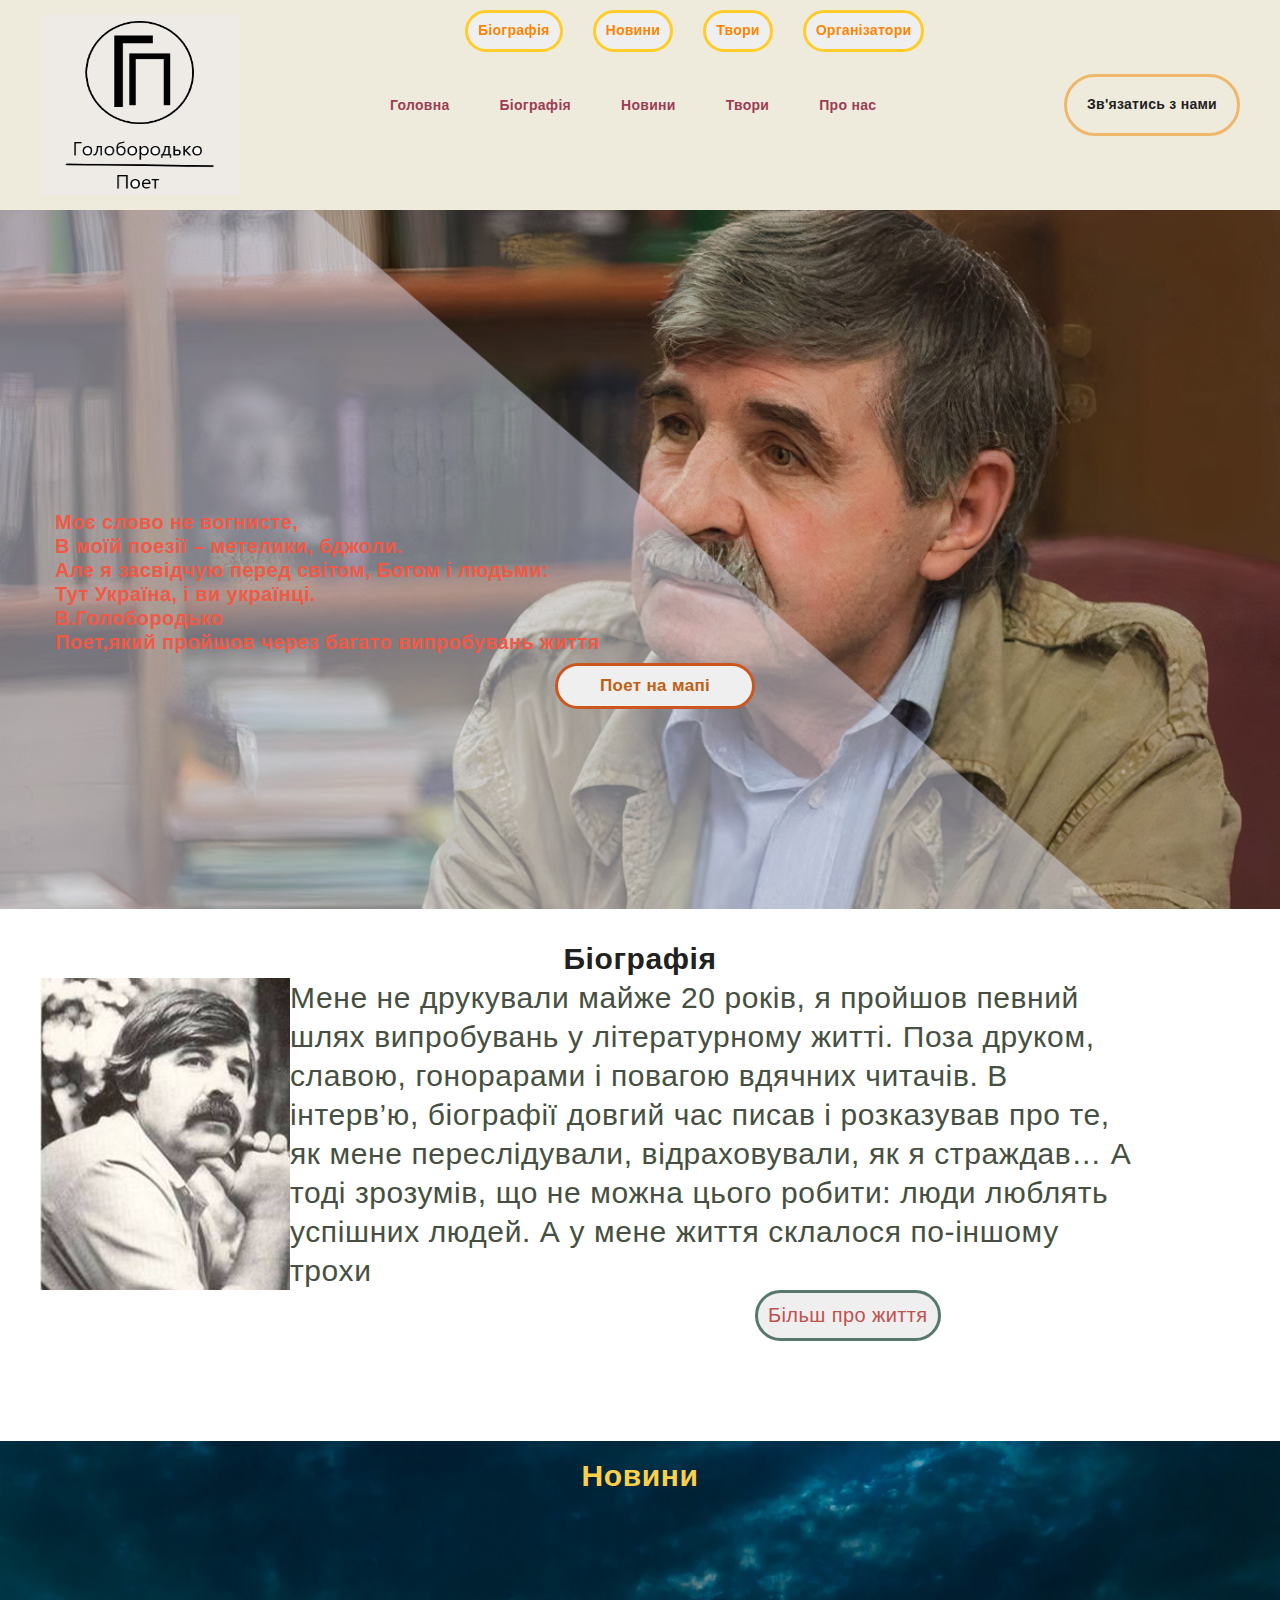
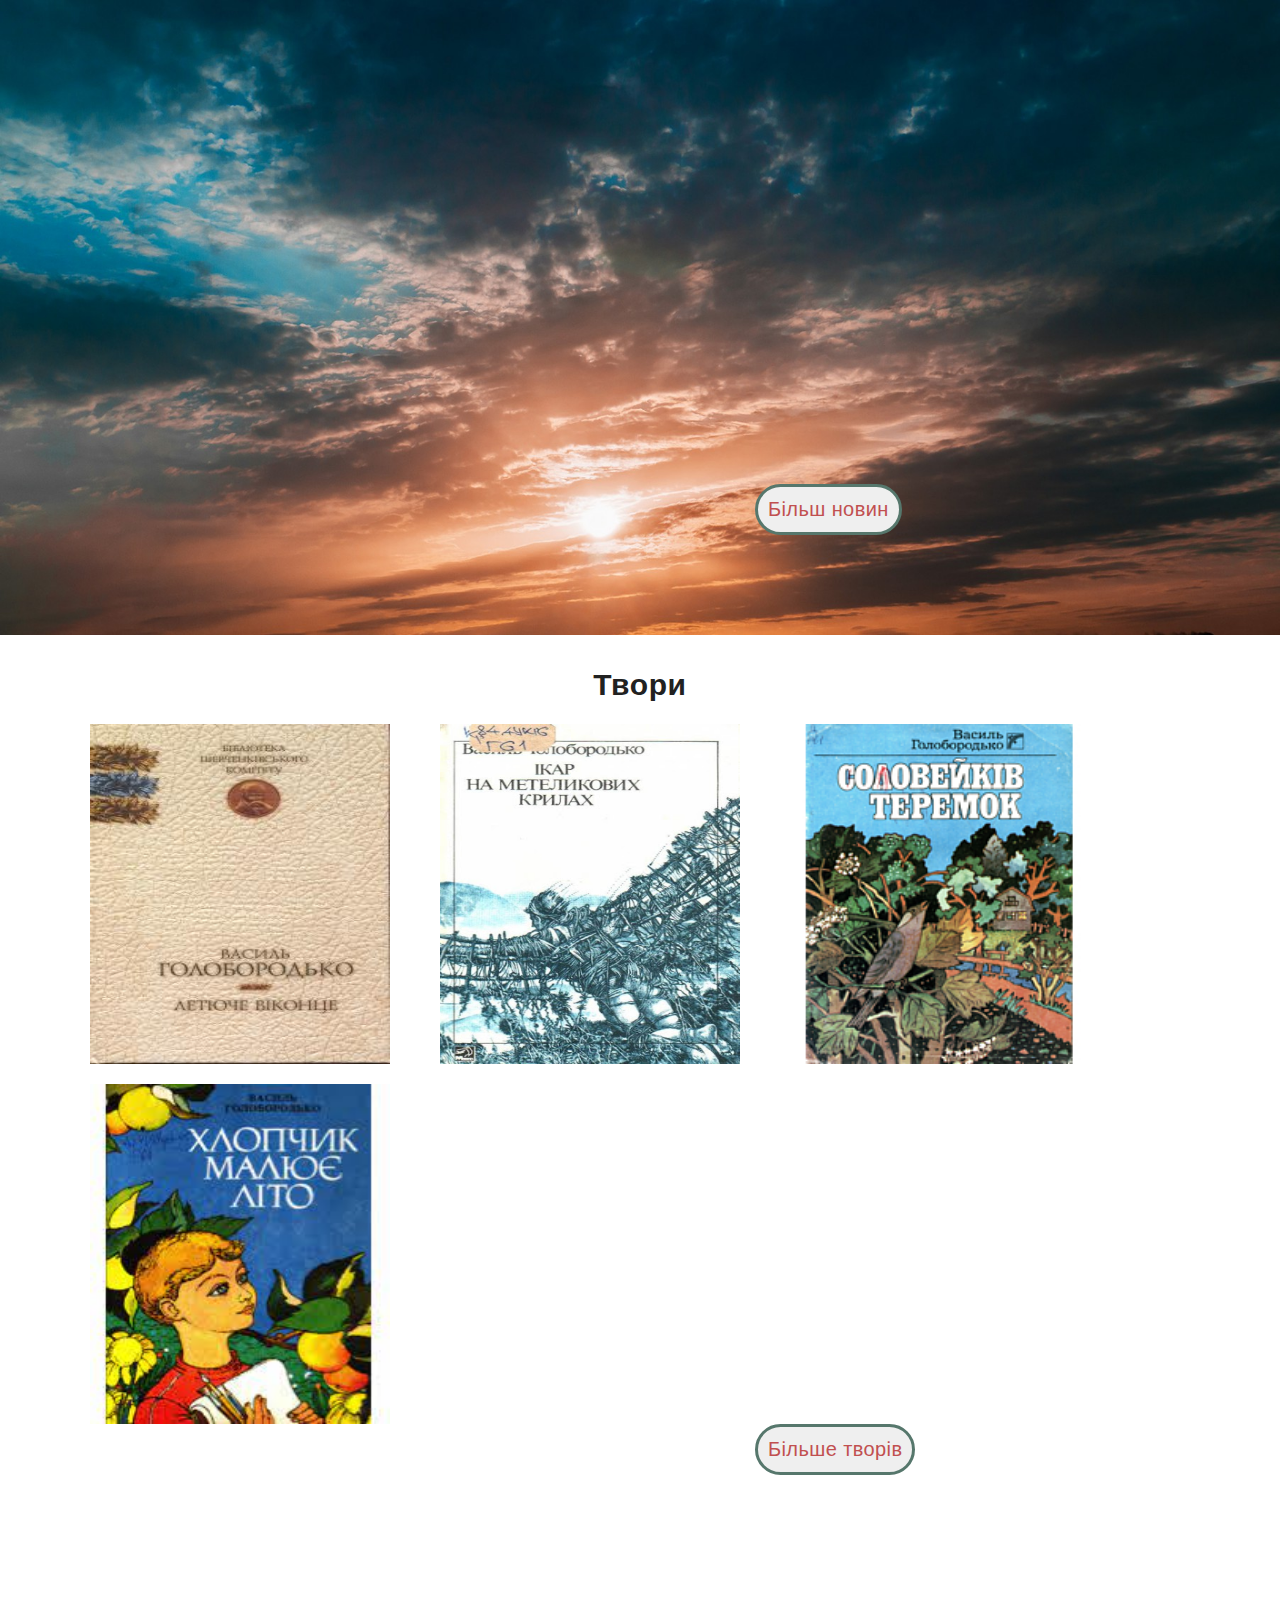
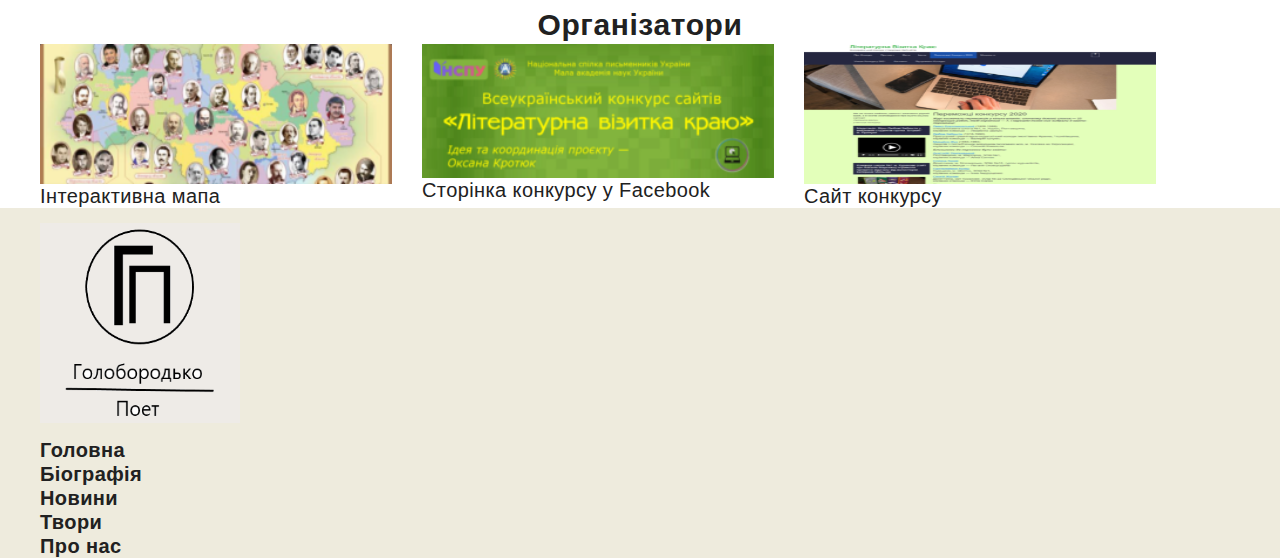
==== index.html @ 9d1c8af3 "Update index.html" ====
<!DOCTYPE html>
<html lang="en">
<head>
    <meta charset="UTF-8">
    <meta http-equiv="X-UA-Compatible" content="IE=edge">
    <meta name="viewport" content="width=device-width, initial-scale=1.0">
    <link rel="stylesheet" href="css/main.css">
    <title>Goloborodko</title>
    
</head>
<body class="body">
    <header class="header">
        <div class="container">
            <nav class="header-logo">
                <a href="">
            <img class="header-img" src="images/header/Hello.png" alt="Лого" width=200px, height=180px>
                </a>
            <ul class="header-items">
    
        <li class="header-list list">
            <a href="index.html" class="header-link link" href="index.html">Головна</a>
        </li>
        <li class="header-list list">
            <a href="biografy.html" class="header-link link" href="biografy.html">Біографія</a>
        </li>
        <li class="header-list list">
            <a class="header-link link" href="novini.html">Новини</a>
        </li>
        <li class="header-list list">
            <a class="header-link link" href="tvory.html">Твори</a>
        </li>
        <li class="header-list list">
            <a class="header-link link" href="pro_nas.html">Про нас</a>
        </li>
    </ul>
    
    <button class="button" type="button" data-modal-open>Зв'язатись з нами</button>
   
</div>   
</nav>
        </div>
       
</header>   
<div class="container menu-button">
    <ul class="header-menu">
        <li class="menu-list list">
            <button class="buttons" type="button"><a class="menu-link link" href="#biografia">Біографія</a></button>
        </li>
        <li class="menu-list list">
            <button class="buttons" type="button">
                <a class="menu-link link" href="#novini">
Новини
            </a></button>
        </li>
        <li class="menu-list list">
            <button class="buttons" type="button">
                <a class="menu-link link" href="#tvoti">
Твори
            </a></button>
        </li>
    <li class="menu-list list">
        <button class="buttons" type="button">
            <a class="menu-link link" href="#organizatory">
                Організатори
            </a></button>
    </li>
    </ul>
    </div>

    <main>
<section class="container section-background">
<p><h2 class="heading">Моє слово не вогнисте,</br>
В моїй поезії – метелики, бджоли.</br>
Але я засвідчую перед світом, Богом і людьми:</br>
Тут Україна, і ви українці.</br>
В.Голобородько</br>
Поет,який пройшов через багато випробувань життя</h2></br>
</p>
<button class="map-btn" type="button"><a class="map-text link" href="https://www.google.com/maps/d/embed?mid=1CQNDp1csh9tkJKgN7xTtBDHre9h5ZZ5-">Поет на мапі</a></button>
</section>
<section class="biografy">
    
        <h2 class="heading-1" id="biografia">
            <a>Біографія</a></h2>
            <div class="biografy-textimg"> 
        <img src="./images/img/unnamed.jpg">
    <h2 class="biografy-text">Мене не друкували майже 20 років, я пройшов певний шлях випробувань у літературному житті. Поза друком, славою,
        гонорарами і повагою вдячних читачів. В інтерв’ю, біографії довгий час писав і розказував про те, як мене переслідували,
        відраховували, як я страждав… А тоді зрозумів, що не можна цього робити: люди люблять успішних людей. А у мене життя
        склалося по-іншому трохи</h2>
    </div>
   
<button class="buttonse" type="button"><a class="buttonse-link link" href="biografy.html">Більш про життя</a></button>
</section>
<section class="novini">
    <h2 class="novini-heading" id="novini">
        Новини
    </h2>
    <div class="container">
        <ul class="novini-list">
            <li class="novini-items list">
                <iframe width="280" height="240" src="https://www.youtube.com/embed/NdZHdic7TsE" title="YouTube video player" frameborder="0" allow="accelerometer; autoplay; clipboard-write; encrypted-media; gyroscope; picture-in-picture" allowfullscreen></iframe>
        
        </video>
            </li>
            <li class="novini-items list">
                <iframe width="280" height="240" src="https://www.youtube.com/embed/Ch8ObSnDUMg" title="YouTube video player" frameborder="0" allow="accelerometer; autoplay; clipboard-write; encrypted-media; gyroscope; picture-in-picture" allowfullscreen></iframe>
            </li>
            <li class="novini-items list">
                <iframe width="280" height="240" src="https://www.youtube.com/embed/yNfw_0cZwz0" title="YouTube video player" frameborder="0" allow="accelerometer; autoplay; clipboard-write; encrypted-media; gyroscope; picture-in-picture" allowfullscreen></iframe>
            </li>
            <li class="novini-items list">
                <iframe width="280" height="240" src="https://www.youtube.com/embed/_YCCUea5RnY" title="YouTube video player" frameborder="0" allow="accelerometer; autoplay; clipboard-write; encrypted-media; gyroscope; picture-in-picture" allowfullscreen></iframe>
            </li>
        </ul>
        <button class="buttons-link" type="button">
            <a class="buttonse-link link" href="novini.html">Більш новин</a>
        </button>
    </div>

   
</section>
<section>
    <h2 class="heading-1" id="tvoti">Твори</h2>
    <div class="container">
        <ul class="tvory-list">
            <li class="tvory-item list">
                <img src="images/tvory/unnamed (1).jpg" width="300" height="340" alt="Летюче віконце">
            </li>
            <li class="tvory-item list">
                <img src="images/tvory/123421.jpg" width="300" height="340" alt="Ікар на метеликових крилах">
            </li>
            <li class="tvory-item list">
                <img src="images/tvory/solovejkiv-teremok-23022010.jpg" width="300" height="340" alt="Соловейків теремок">
            </li>
            <li class="tvory-item list">
                <img src="images/tvory/Без названия.jpg" width="300" height="340" alt="Хлопчик малює літо">
            </li>
        </ul>
        <button class="buttonse"><a class="buttonse-link">Більше творів</a></button>
    </div>
   
</section>
<section>
    <h2 class="heading-1" id="organizatory">Організатори</h2>
    <div class="container div-1">
        <ul class="">
            <li class="orgnizatory-item list">
                <a href="https://www.google.com/maps/d/embed?mid=1jxvkzucI0fSs-EKklnIyGPP876MGVgpP">
                    <img class="img-organizatory" src="images/organizatory/Screenshot_2020-06-09-«Літературна-візитка-краю»-Головна1-300x111.png" alt="Інтерактивна мапа" width="352px" height="140px">
                </a>
                <h3 class="organizatory-text">Інтерактивна мапа</h3>
            </li>
        </ul>
        <ul>
            <li class="orgnizatory-item list">
                <a href="https://www.facebook.com/LiteraturnaVizytkaKraiu/">
                    <img class="img-organizatory" src="images/organizatory/Screenshot_2020-06-09-«Літературна-візитка-краю»-Головна-300x114.png" alt="Фейсбук" width="352px">
                </a>
                <h3 class="organizatory-text">Сторінка конкурсу у Facebook</h3>
            </li>
        </ul>
        <a class="link" href="https://litvizytka.org.ua/about">
            <img class="img-organizatory-1" src="images/organizatory/Screenshot_2020-12-24-Переможці-конкурсу-2020-–-Літературна-візитка-краю-300x232.png" alt="Сторінка конкурсу" width="352px" height="140px">
            <h3 class="organizatory-text">Сайт конкурсу</h3>
        </a>
    </div>
        
    
    
</section>
</main>
   <footer class="footer">
       <div class="container">
        <a href="">
            <img class="header-img" src="images/header/Hello.png" alt="Лого" width=200px, height=200px>
                </a>
            <ul>
    
        <li class="list">
            <a href="index.html" class="footer-link link" href="index.html">Головна</a>
        </li>
        <li class="list">
            <a href="biografy.html" class="footer-link link" href="biografy.html">Біографія</a>
        </li>
        <li class="list">
            <a class="footer-link link" href="novini.html">Новини</a>
        </li>
        <li class="list">
            <a class="footer-link link" href="tvory.html">Твори</a>
        </li>
        <li class="list">
            <a class="footer-link link" href="pro_nas.html">Про нас</a>
        </li>
    </ul>
    
       </div>
    
   </footer>
 <!-- Modal-bottom --> 
<div class="backdrop is-hidden" data-modal>
    <div class="modal">
    <button class="modal-close-btn" data-modal-close>
        <svg class="modal-close-svg" data-modal-close>
            <use href="./images/sprite/symbol-defs.svg#icon-close_40px" width="30px" height="30px"></use>
        </svg>
    </button>
    <h2 class="modal-text">Залиште свої дані ми вам передзвоним</h2>
    <form action="#" class="modal-form">
 <label for="user-name" class="modal-form-field text text">Ім'я</label>
     <span class="modal-form-input-wrapper">
       
         <input name="user-name" id="user-name" type="text" class="modal-form-input" required minlength="2">
    </span>
     
    
 <label for="user-phone" class="modal-form-field text">Телефон</label>
    <span class="modal-form-input-wrapper ">
        <input name="user-phone" id="user-phone" type="tel" class="modal-form-input" required pattern="[0-9]{3}-[0-9]{3}-[0-9]{2}-[0-9]{2}" title="099-111-11-11">
<svg class="modal-form-icon">
    <use href="./images/sprite/modal-sprite.svg#icon-Vector-1"></use>
</svg>
    </span>   

<button type="submit" class="button">Отправить</button>
   </form>
</div>
</div>
<script src="./js/modal.js"></script>
</body>
</html>
---- css/main.css ----
html{
  overflow-x: hidden;
}

h1,
h2,
h3,
h4,
h5,
h6,
p {
  margin: 0;
}

ul,
ol {
  margin: 0;
  padding: 0;
}

img {
  display: block;
}

.body {
  margin: 0;
}

.link {
  text-decoration: none;
}

.list {
  list-style: none;
}

.header-items {
  display: flex;
  margin-left: 150px;
}

.header-list:not(:last-child) {
  padding-right: 50px;
}

.header-logo {
  display: flex;
  align-items: center;
}

.header-img {
  padding-top: 15px;
  padding-bottom: 15px;
}

.header-link {
  font-family: "Roboto", sans-serif;
  font-weight: bold;
  font-size: 14px;
  line-height: 1.14;
  letter-spacing: 0.02em;
  color: #9c3d54;
}

.header {
  width: 100%;
  text-align: center;
  align-items: center;
  background-color: #eeebdd;
}

.button {
  margin-left: auto;
  border-radius: 50px;
  padding: 20px 20px;
  font-family: "Roboto", sans-serif;
  font-weight: 700;
  font-size: 14px;
  line-height: 1.14;
  letter-spacing: 0.02em;
  color: #212121;
  background-color: #eeebdd;
  border: solid #eeb76b;
}

.button:hover,
.button:focus {
  background-color: #eeb76b;
  color: #9c3d54;
}

.menu-button {
  min-width: 200px;
  padding: 10px 32px;
  display: block;
  margin-right: auto;
  position: sticky;
  position: fixed;
  top: 0;
  width: 1200px;
  margin: 0 auto;
}

.header-menu {
  display: flex;
  margin-left: 450px;
  padding-bottom: 30px;
}

.buttons {
  padding: 10px 10px;
  border-radius: 50px;
  border: solid #ffcc29;
  transition: all 250ms linear;
}

.buttons:hover,
.button:focus {
  background-color: #ffcc29;
}

.menu-list:not(:last-child) {
  padding-right: 30px;
}

.menu-link {
  font-family: "Roboto", sans-serif;
  font-weight: bold;
  font-size: 14px;
  line-height: 1.14;
  letter-spacing: 0.02em;
  color: #ff8303;
  transition: all 250ms linear;
}

.container {
  width: 1200px;
  padding-left: 15px;
  padding-right: 15px;
  margin: 0 auto;
}

.section-background {
  background-image: url("/images/background-image/vasil-goloborodko-hronolog-chna-tablitsya--e1598957199509_auto_x2.jpg");
  background-repeat: no-repeat;
  background-size: cover;
  width: 100%;
  background-color: #2f303a;
  padding-bottom: 200px;
  margin: 0 auto;
  padding-left: 15px;
  padding-right: 15px;
}

.heading {
  max-height: 120px;
  width: 1200px;
  margin: 0 auto;
  padding-top: 300px;
  font-family: "Roboto", sans-serif;
  font-weight: bold;
  font-size: 20px;
  line-height: 1.2;
  letter-spacing: 0.02em;
  color: #f05945;
}

.map-btn {
  min-width: 200px;
  padding: 10px 32px;
  display: block;
  margin-right: auto;
  max-height: 120px;
  align-items: center;
  margin: 0 auto;
  margin-top: 15px;
  padding: 10px 10px;
  border-radius: 50px;
  border: solid #cc561e;
}

.map-btn:focus,
.map-btn:hover {
  background-color: #beca5c;
}

.map-text {
  color: #897853;
  font-family: "Roboto", sans-serif;
  font-weight: bold;
  font-size: 17px;
  line-height: 1.2;
  letter-spacing: 0.02em;
  color: #c06014;
}

.heading-1 {
  text-align: center;
  padding-top: 30px;
  font-family: "Roboto", sans-serif;
  font-weight: 700;
  font-size: 30px;
  line-height: 1.3;
  letter-spacing: 0.02em;
  color: #212121;
}

.biografy-textimg {
  display: flex;
  padding-right: 100px;
  margin: 0 auto;
}

.biografy-text{
  font-family: "Roboto", sans-serif;
  font-weight: 400;
  font-size: 30px;
  line-height: 1.3;
  letter-spacing: 0.02em;
  color: #464f41;
}

.buttonse {
  padding: 10px 10px;
  border-radius: 50px;
  border: solid #56776c;
  margin-left: 715px;
  margin-bottom: 100px;
  font-family: "Roboto", sans-serif;
  font-weight: 400;
  font-size: 20px;
  line-height: 1.24;
  letter-spacing: 0.02em;
}

.butttonse:focus,
.buttonse:hover {
  background-color: #56776c;
}

.buttonse-link {
  color: #c15050;
}

.buttonse-link:focus,
.buttonse-link:hover {
  color: #f2edd7;
}

.biografy {
  width: 1200px;
  margin: 0 auto;
}

.novini {
  background-image: url("/images/background-image/Andrej-Lugansk-sony-nex-F3-35mm-F9-1-1000-iso-200-photoshop-instagram-ender__1-HD-1805x1200.jpg");
  background-repeat: no-repeat;
  background-size: cover;
  width: 100%;
}

.novini-list {
  display: flex;
  flex-wrap: wrap;
  align-items: center;
}

.novini-items {
  padding-left: 100px;
  padding-top: 50px;
}

.novini-heading {
  color: #fed049;
  font-family: "Roboto", sans-serif;
  font-weight: bold;
  font-size: 30px;
  line-height: 1.34;
  letter-spacing: 0.02em;
  text-align: center;
  padding-top: 15px;
}

.buttons-link {
  padding: 10px 10px;
  border-radius: 50px;
  border: solid #56776c;
  margin-left: 715px;
  margin-bottom: 100px;
  font-family: "Roboto", sans-serif;
  font-weight: 400;
  font-size: 20px;
  line-height: 1.24;
  letter-spacing: 0.02em;
}

.butttons-link:focus,
.buttons-link:hover {
  background-color: #56776c;
}

.tvory-list {
  display: flex;
  flex-wrap: wrap;
}

.tvory-list-1{
  display:flex;
  flex-wrap: wrap;
}

.tvory-item {
  padding-left: 50px;
  padding-top: 20px;
}

.div-1{
  display:flex;
}

.footer {
  background-color: #eeebdd;
  width: 100%;
}

.footer-text {
  font-family: "Roboto", sans-serif;
  font-weight: bold;
  font-size: 20px;
  line-height: 1.2;
  letter-spacing: 0.02em;
  color: #fed049;
}

.footer-link {
  font-family: "Roboto", sans-serif;
  font-weight: bold;
  font-size: 20px;
  line-height: 1.2;
  letter-spacing: 0.02em;
  color: #212121;
}

.overlay {
  position: absolute;
  top: 0;
  left: 0;
  background-color: rgba(33, 150, 243, 0.9);
  color: #ffffff;
  padding: 93px;
  height:300px;
  font-family: Roboto;
  font-style: normal;
  font-weight: normal;
  font-size: 18px;
  line-height: 1, 55;
  transform: translateY(100%);
  letter-spacing: 0.03em;
  transition: transform 250ms linear;
}

.team-list-content-wrapper {
  position: relative;
  overflow: hidden;
}

.team-list-link-wrapper:hover .overlay,
.team-list-link-wrapper:focus .overlay {
  transform: translateY(0%);
}

.biografy-p {
  font-family: "Roboto", sans-serif;
  font-weight: 500;
  font-size: 20px;
  line-height: 1.2;
  letter-spacing: 0.02em;
}

.biografy-div {
  display: flex;
}
/*# sourceMappingURL=main.css.map */

.organizatory-text{
  font-family: "Roboto", sans-serif;
  font-weight: 500;
  font-size: 20px;
  line-height: 1.2;
  letter-spacing: 0.02em;
  color:#212121;
}

.img-organizatory{
  padding-right:30px;
}

.img-organizatory:hover{
  width: 372px;
  height: 160px;
  transition: 1s;
  transform: scale(0.8);
}

.img-organizatory-1:hover{
  width: 372px;
  height: 320px;
  transition: 1s;
  transform: scale(0.8);
}

.text-zbirniki{
  font-family: "Roboto", sans-serif;
  font-weight: 500;
  font-size: 20px;
  line-height: 1.2;
  letter-spacing: 0.02em;
  color:#212121;
}

.text-biografy{
  font-family: "Roboto", sans-serif;
  font-weight: 520;
  font-size: 20px;
  line-height: 1.2;
  letter-spacing: 0.02em;
  color:#212121;
}

.biografy-item{
  display:flex;
}

.biografy-img-1{
  padding-top: 30px;
  margin:0 auto;
}

.leftimg {
  float: left;
  margin: 0 1em 1em 0;
  display:block;
 }

.main{
  background-color: #536162;
}

.div-people{
  width: 304px;
  height: 50px;
  border-radius:4px;
  border: 4px #000;
  background-color: #ffffff;
}

.div-people{
  background-color: #ffffff;
  margin-right: 30px;
  margin-left: -30px;
  box-shadow: 0px 1px 3px rgba(0, 0, 0, 0.12), 0px 1px 1px rgba(0, 0, 0, 0.14),
    0px 2px 1px rgba(0, 0, 0, 0.2);
}

.name {
  text-align:center;
  padding-top: 30px;
  font-family: "Roboto", sans-serif;
  font-weight: 500;
  font-size: 16px;
  line-height: 1, 1875;
  letter-spacing: 0.03em;
  color: #212121;
}

  
.work {
  text-align:center;
  padding-top: 10px;
  padding-bottom: 30px;
  font-family: "Roboto", sans-serif;
  font-weight: 500;
  font-size: 16px;
  line-height: 0, 84;
  letter-spacing: 0.03em;
  color: #757575;
}

.name-team {
  position: absolute;
  margin-top:-60px;
  background-color: #ffffff;
  width:304px;
  margin-left:30px;
  border:1px #9c3d54;
  border-radius: 50px;
  margin-bottom:30px;
}  

.img-team{
  margin-left:30px;
  border-radius: 20px;
}

.name-team-1 {
  background-color: #ffffff;
  width:394px;
  margin-left:30px;
  border:1px #9c3d54;
  border-radius: 50px;
  position:absolute;
  margin-top:-60px;
  margin-bottom:30px;
}  

.team-item{
  display:flex;
  flex-wrap:wrap;
  padding-bottom: 50px;
}

.team-list{
  padding-top: 15px;
  margin:0 auto;
}

.team-list-1{
  padding-top:15px;
  margin:0 auto;
}

.img-team-1{
  margin-left:30px;
  border-radius: 20px;
  margin-top:90px;
}

.novini-video{
  border-radius: 50px;
  background-color: #f2edd7;
}

.novini-list-1 {
  display: flex;
  flex-wrap: wrap;
  align-items: center;
  margin-bottom: 90px;
}

.novini-heading-1{
  color:#4e3d53;
  font-family: "Roboto", sans-serif;
  font-weight: bold;
  font-size: 30px;
  line-height: 1.34;
  letter-spacing: 0.02em;
  text-align: center;
  padding-top: 15px;
}

.button-1{
  margin-left: 900px;
  border-radius: 50px;
  padding: 20px 20px;
  font-family: "Roboto", sans-serif;
  font-weight: 700;
  font-size: 14px;
  line-height: 1.14;
  letter-spacing: 0.02em;
  color: #212121;
  background-color: #eeebdd;
  border: solid #eeb76b;
}

.button-1:hover,
.button-1:focus {
  background-color: #eeb76b;
  color: #9c3d54;
}

.tvory-list-1{
  display: flex;
  flex-wrap: wrap;
  padding-bottom: 100px;
}

.tvory-div {
  position: absolute;
  margin-top:-60px;
  background-color: #bdd2b6;
  width:304px;
  border:1px #9c3d54;
  border-radius: 50px;
  margin-bottom:30px;
}  

.tvir {
  text-align:center;
  padding-top: 30px;
  font-family: "Roboto", sans-serif;
  font-weight: 500;
  font-size: 16px;
  line-height: 1, 1875;
  letter-spacing: 0.03em;
  color: #212121;
}

  
.years {
  text-align:center;
  padding-top: 10px;
  padding-bottom: 30px;
  font-family: "Roboto", sans-serif;
  font-weight: 500;
  font-size: 16px;
  line-height: 0, 84;
  letter-spacing: 0.03em;
  color: #757575;
}

.tvory-main{
  background-color: #f8ede3;
}

.img-tvory{
  padding-top:100px;
}

.rightimg{
  float: right; /* Выравнивание по правому краю  */ 
  margin: 7px 0 7px 7px;
}

.team-list-content-wrapper {
  position: relative;
  overflow: hidden;
}

.team-list-link-wrapper:hover .overlay,
.team-list-link-wrapper:focus .overlay {
  transform: translateY(0%);
}

.backdrop {
  position: fixed;
  top: 0;
  left: 0;
  width: 100vw;
  height: 100vh;
  background-color: rgba(0, 0, 0, 0.5);

  transition: all 250ms linear;
}

.modal {
  position: absolute;
  top: 50%;
  left: 50%;
  transform: translate(-50%, -50%);
  width: 450px;
  height: 480px;
  background-color: #ffffff;
  padding: 40px;
}

.modal-form-check-desc{
max-width: 346px;
}

.modal-close-svg {
  position: absolute;
  top: 2px;
  right: 5px;
  width: 30px;
  height: 30px;

  border: 1px solid rgba(0, 0, 0, 0.1);
  border-radius: 50%;
  background-color: #ffffff;
  cursor: pointer;
}

.is-hidden {
  opacity: 0;
  visibility: hidden;
  pointer-events: none;
}

.modal-form{
  display: flex;
  flex-direction: column;
  width:450px;
}

.modal-form-input{
  width:370px;
  height: 40px;
  border: 1px solid rgba(33, 33, 33, 0.2);
border-radius: 4px;
padding-left: 42px;
transition: border-color 250ms linear;
}

.modal-form-input:focus{
  outline:none;
  border-color: #2196F3;
  fill:#2196f3;
}

.modal-form-icon:focus{
  fill:#2196f3;
}

.modal-form-icon{
  position:absolute;
  display:flex;
  width:18px;
  height:18px;
transform:translateY(-50%) ;
left: 50px;
transition: fill 250ms linear;
}

.modal-close-btn {
  background-color: transparent;
  background-size: 0%;
  position: absolute;
  top: 0;
  right: 0;
  border:none;
  border-radius: 50%;
}

.text{
  font-family: "Roboto", sans-serif;
  font-weight: 100;
  font-size: 16px;
  line-height: 0, 84;
  letter-spacing: 0.03em;
  color: #212121;
  padding-top:15px;
}

.modal-text{
  text-align: center;
  font-family: "Roboto", sans-serif;
  font-weight: 600;
  font-size: 16px;
  line-height: 0, 84;
  letter-spacing: 0.03em;
  color: #212121;
  padding-top:15px;
}

.heading1{
  max-height: 120px;
  width: 1200px;
  margin: 0 auto;
  font-family: "Roboto", sans-serif;
  font-weight: bold;
  font-size: 20px;
  line-height: 1.2;
  letter-spacing: 0.02em;
  color: #212121;
}
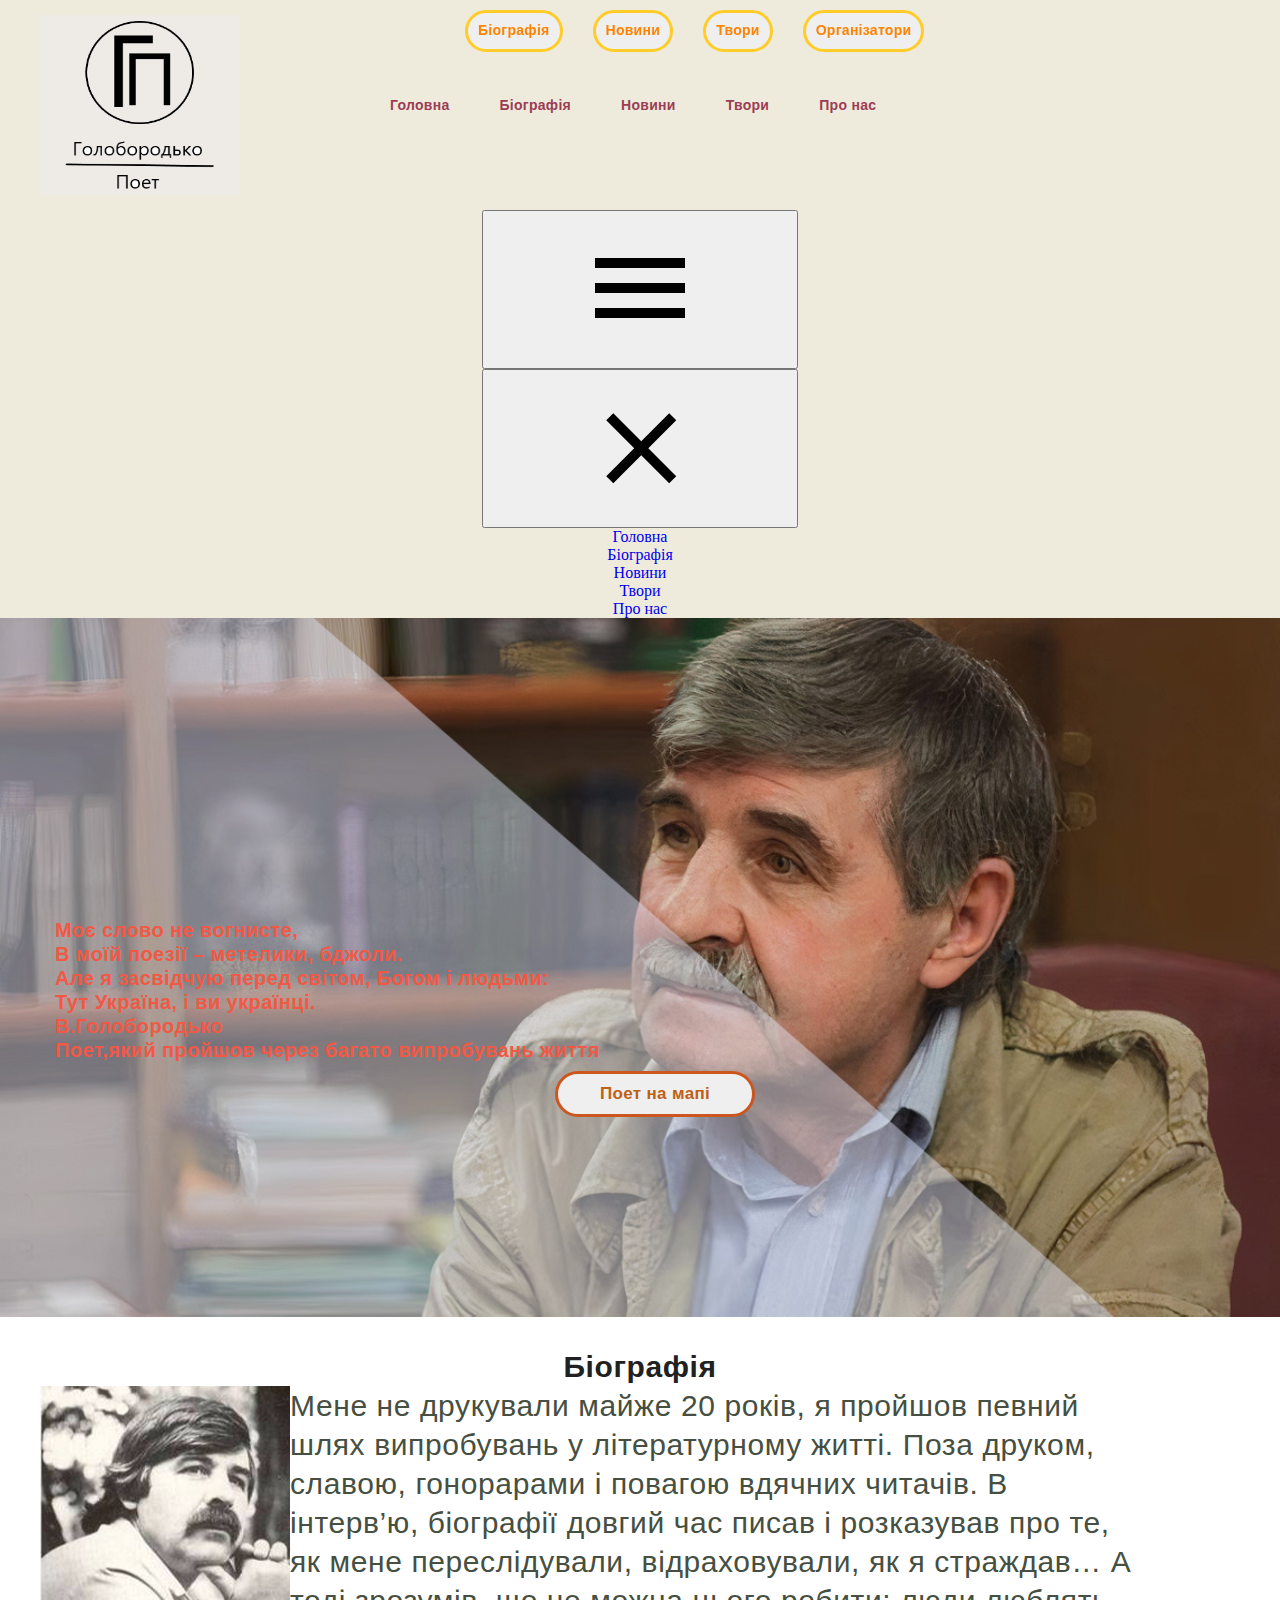
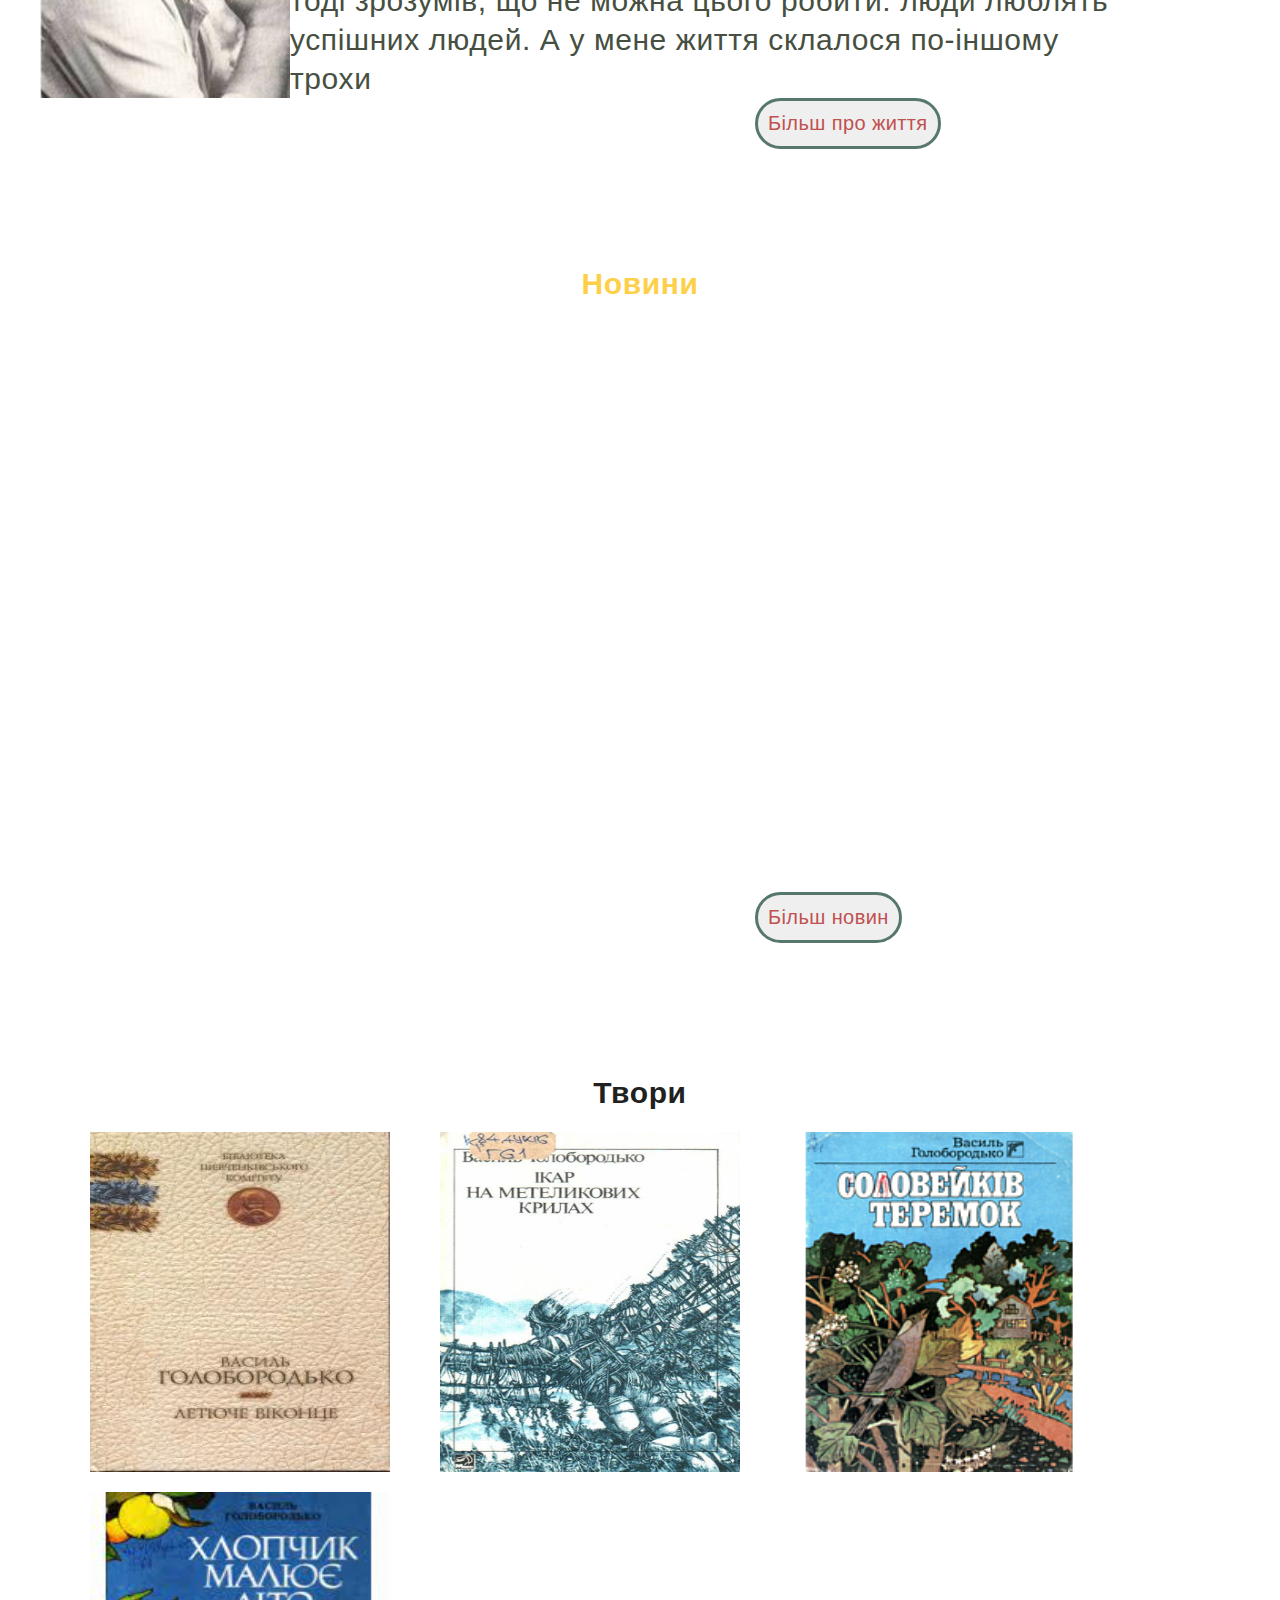
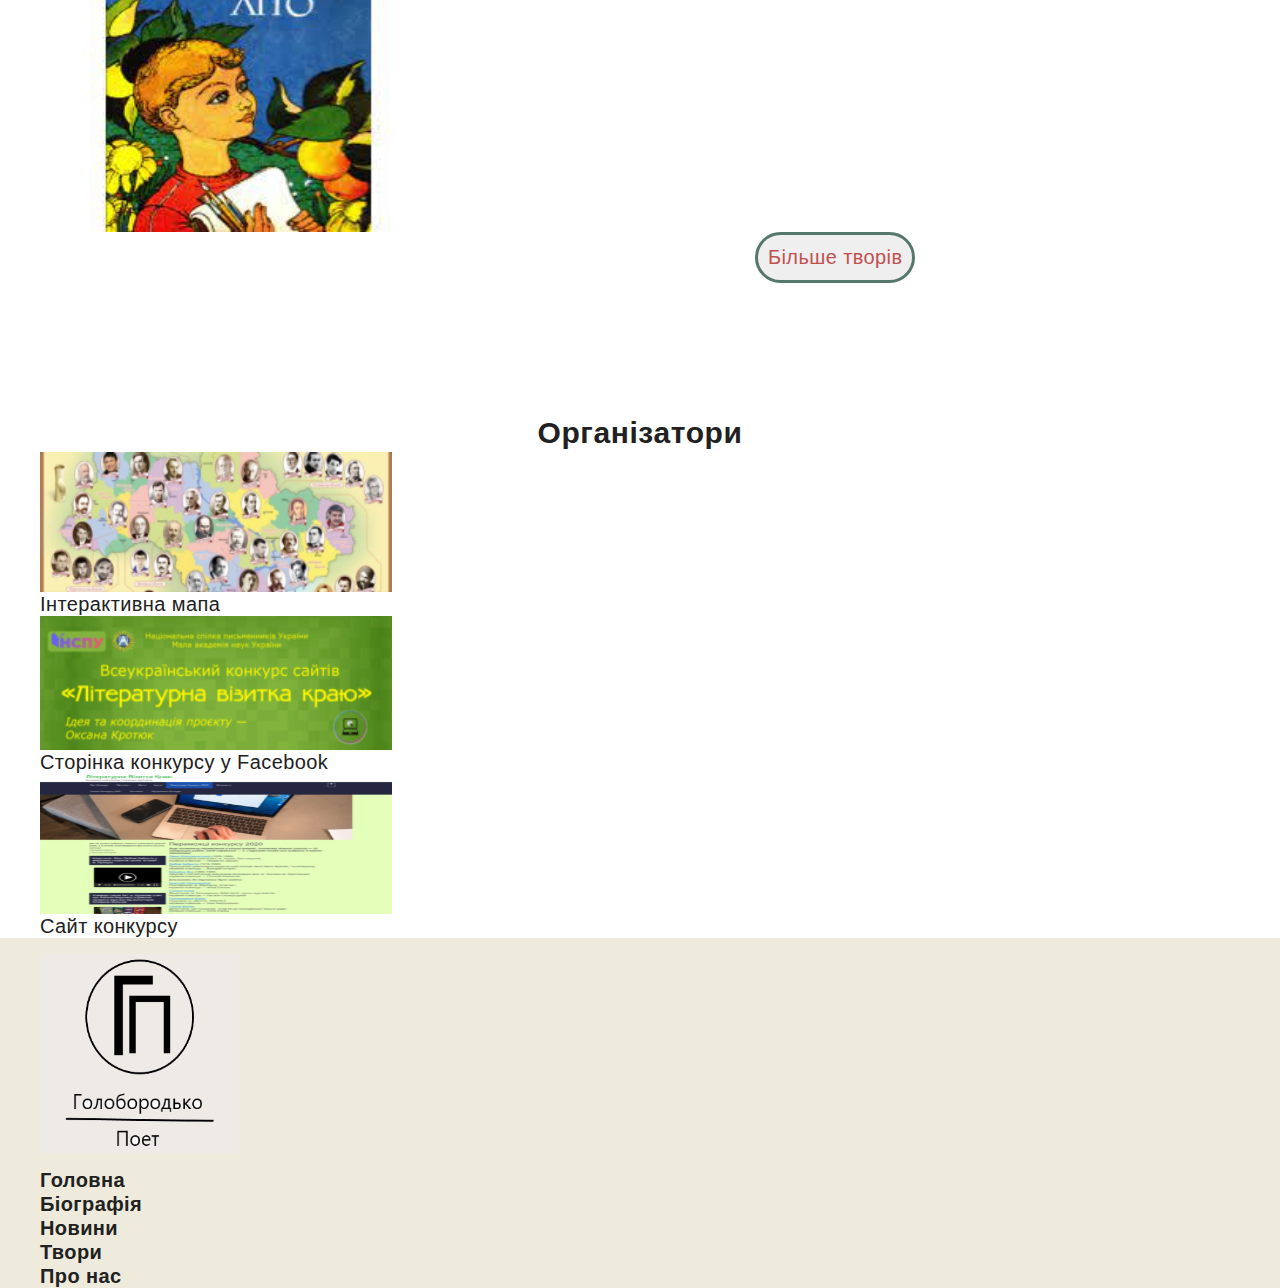
==== commit 1f897427: "Update index.html" ====
--- a/index.html
+++ b/index.html
@@ -33,14 +33,43 @@
             <a class="header-link link" href="pro_nas.html">Про нас</a>
         </li>
     </ul>
-    
-    <button class="button" type="button" data-modal-open>Зв'язатись з нами</button>
-   
-</div>   
+   
+
 </nav>
-        </div>
-       
+
+<button type="button" class="burger-btn" data-menu-button>
+    <svg class="burger-icon">
+        <use href="/images/sprite/symbol-defs.svg#icon-menu_40px"></use>
+    </svg>
+</button>
+
+<div class="mobile-menu is-open" data-menu>
+    <button type="button" class="mobile-menu-close-btn"data-menu-close>
+        <svg class="mobile-menu-close-icon">
+            <use href="/images/sprite/symbol-defs.svg#icon-close_40px"></use>
+        </svg>
+    </button>
+    <ul class="mobile-menu-list">
+        <li class="mobile-menu-item list">
+            <a href="index.html" class="mobile-menu-link link">Головна</a>
+        </li>
+        <li class="mobile-menu-item list">
+            <a href="biografy.html" class="mobile-menu-link link">Біографія</a>
+        </li>
+        <li class="mobile-menu-item list">
+            <a href="tvory.html" class="mobile-menu-link link">Новини</a>
+        </li>
+        <li class="mobile-menu-item list">
+            <a href="tvory.html" class="mobile-menu-link link">Твори</a>
+        </li>
+        <li class="mobile-menu-item list">
+            <a href="pro_nas.html" class="mobile-menu-link link">Про нас</a>
+        </li>
+    </ul>
+</div>
+
 </header>   
+<script src="js/mobile-menu.js"></script>
 <div class="container menu-button">
     <ul class="header-menu">
         <li class="menu-list list">
@@ -67,7 +96,7 @@
     </ul>
     </div>
 
-    <main>
+     <main>
 <section class="container section-background">
 <p><h2 class="heading">Моє слово не вогнисте,</br>
 В моїй поезії – метелики, бджоли.</br>
@@ -80,10 +109,10 @@
 </section>
 <section class="biografy">
     
-        <h2 class="heading-1" id="biografia">
+         <h2 class="heading-1" id="biografia">
             <a>Біографія</a></h2>
             <div class="biografy-textimg"> 
-        <img src="./images/img/unnamed.jpg">
+        <img class="biografy-img" src="/images/img/unnamed.jpg">
     <h2 class="biografy-text">Мене не друкували майже 20 років, я пройшов певний шлях випробувань у літературному житті. Поза друком, славою,
         гонорарами і повагою вдячних читачів. В інтерв’ю, біографії довгий час писав і розказував про те, як мене переслідували,
         відраховували, як я страждав… А тоді зрозумів, що не можна цього робити: люди люблять успішних людей. А у мене життя
@@ -92,7 +121,7 @@
    
 <button class="buttonse" type="button"><a class="buttonse-link link" href="biografy.html">Більш про життя</a></button>
 </section>
-<section class="novini">
+ <section class="novini">
     <h2 class="novini-heading" id="novini">
         Новини
     </h2>
@@ -113,7 +142,7 @@
                 <iframe width="280" height="240" src="https://www.youtube.com/embed/_YCCUea5RnY" title="YouTube video player" frameborder="0" allow="accelerometer; autoplay; clipboard-write; encrypted-media; gyroscope; picture-in-picture" allowfullscreen></iframe>
             </li>
         </ul>
-        <button class="buttons-link" type="button">
+        <button class="buttonse" type="button">
             <a class="buttonse-link link" href="novini.html">Більш новин</a>
         </button>
     </div>
@@ -144,26 +173,26 @@
 <section>
     <h2 class="heading-1" id="organizatory">Організатори</h2>
     <div class="container div-1">
-        <ul class="">
+        <ul class="organizatory-ul">
             <li class="orgnizatory-item list">
                 <a href="https://www.google.com/maps/d/embed?mid=1jxvkzucI0fSs-EKklnIyGPP876MGVgpP">
                     <img class="img-organizatory" src="images/organizatory/Screenshot_2020-06-09-«Літературна-візитка-краю»-Головна1-300x111.png" alt="Інтерактивна мапа" width="352px" height="140px">
                 </a>
                 <h3 class="organizatory-text">Інтерактивна мапа</h3>
             </li>
-        </ul>
-        <ul>
             <li class="orgnizatory-item list">
                 <a href="https://www.facebook.com/LiteraturnaVizytkaKraiu/">
                     <img class="img-organizatory" src="images/organizatory/Screenshot_2020-06-09-«Літературна-візитка-краю»-Головна-300x114.png" alt="Фейсбук" width="352px">
                 </a>
                 <h3 class="organizatory-text">Сторінка конкурсу у Facebook</h3>
             </li>
-        </ul>
-        <a class="link" href="https://litvizytka.org.ua/about">
-            <img class="img-organizatory-1" src="images/organizatory/Screenshot_2020-12-24-Переможці-конкурсу-2020-–-Літературна-візитка-краю-300x232.png" alt="Сторінка конкурсу" width="352px" height="140px">
-            <h3 class="organizatory-text">Сайт конкурсу</h3>
-        </a>
+        <li class="organizatory-item list">
+            <a class="link" href="https://litvizytka.org.ua/about">
+                <img class="img-organizatory-1" src="images/organizatory/Screenshot_2020-12-24-Переможці-конкурсу-2020-–-Літературна-візитка-краю-300x232.png" alt="Сторінка конкурсу" width="352px" height="140px">
+                <h3 class="organizatory-text">Сайт конкурсу</h3>
+            </a>
+        </li>
+        
     </div>
         
     
@@ -198,34 +227,6 @@
     
    </footer>
  <!-- Modal-bottom --> 
-<div class="backdrop is-hidden" data-modal>
-    <div class="modal">
-    <button class="modal-close-btn" data-modal-close>
-        <svg class="modal-close-svg" data-modal-close>
-            <use href="./images/sprite/symbol-defs.svg#icon-close_40px" width="30px" height="30px"></use>
-        </svg>
-    </button>
-    <h2 class="modal-text">Залиште свої дані ми вам передзвоним</h2>
-    <form action="#" class="modal-form">
- <label for="user-name" class="modal-form-field text text">Ім'я</label>
-     <span class="modal-form-input-wrapper">
-       
-         <input name="user-name" id="user-name" type="text" class="modal-form-input" required minlength="2">
-    </span>
-     
-    
- <label for="user-phone" class="modal-form-field text">Телефон</label>
-    <span class="modal-form-input-wrapper ">
-        <input name="user-phone" id="user-phone" type="tel" class="modal-form-input" required pattern="[0-9]{3}-[0-9]{3}-[0-9]{2}-[0-9]{2}" title="099-111-11-11">
-<svg class="modal-form-icon">
-    <use href="./images/sprite/modal-sprite.svg#icon-Vector-1"></use>
-</svg>
-    </span>   
-
-<button type="submit" class="button">Отправить</button>
-   </form>
-</div>
-</div>
-<script src="./js/modal.js"></script>
+
 </body>
 </html>
--- a/css/main.css
+++ b/css/main.css
@@ -22,7 +22,7 @@
   display: block;
 }
 
-.body {
+body {
   margin: 0;
 }
 
@@ -141,7 +141,7 @@
 }
 
 .section-background {
-  background-image: url("/images/background-image/vasil-goloborodko-hronolog-chna-tablitsya--e1598957199509_auto_x2.jpg");
+  background-image: url("../images/background-image/vasil-goloborodko-hronolog-chna-tablitsya--e1598957199509_auto_x2.jpg");
   background-repeat: no-repeat;
   background-size: cover;
   width: 100%;
@@ -253,7 +253,7 @@
 }
 
 .novini {
-  background-image: url("/images/background-image/Andrej-Lugansk-sony-nex-F3-35mm-F9-1-1000-iso-200-photoshop-instagram-ender__1-HD-1805x1200.jpg");
+  background-image: url(".../images/background-image/Andrej-Lugansk-sony-nex-F3-35mm-F9-1-1000-iso-200-photoshop-instagram-ender__1-HD-1805x1200.jpg");
   background-repeat: no-repeat;
   background-size: cover;
   width: 100%;
@@ -762,4 +762,4 @@
   line-height: 1.2;
   letter-spacing: 0.02em;
   color: #212121;
-}+}
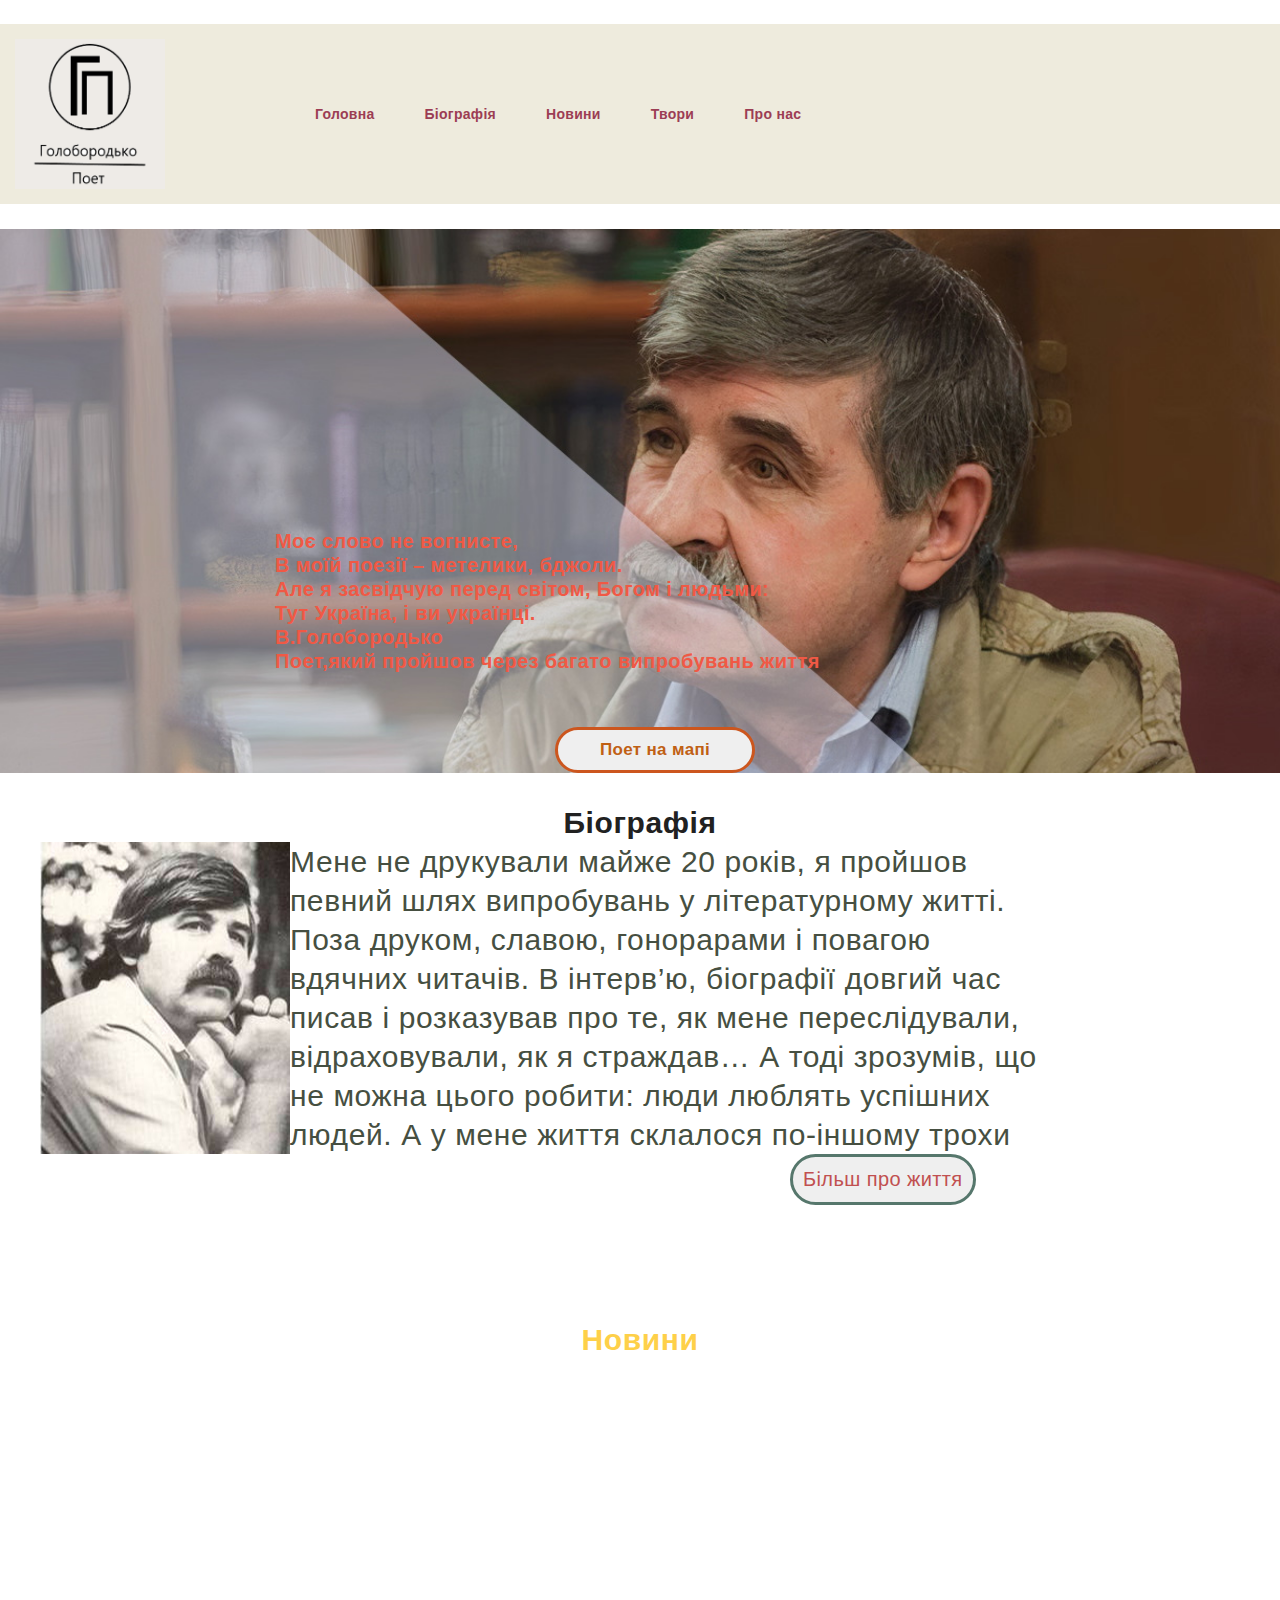
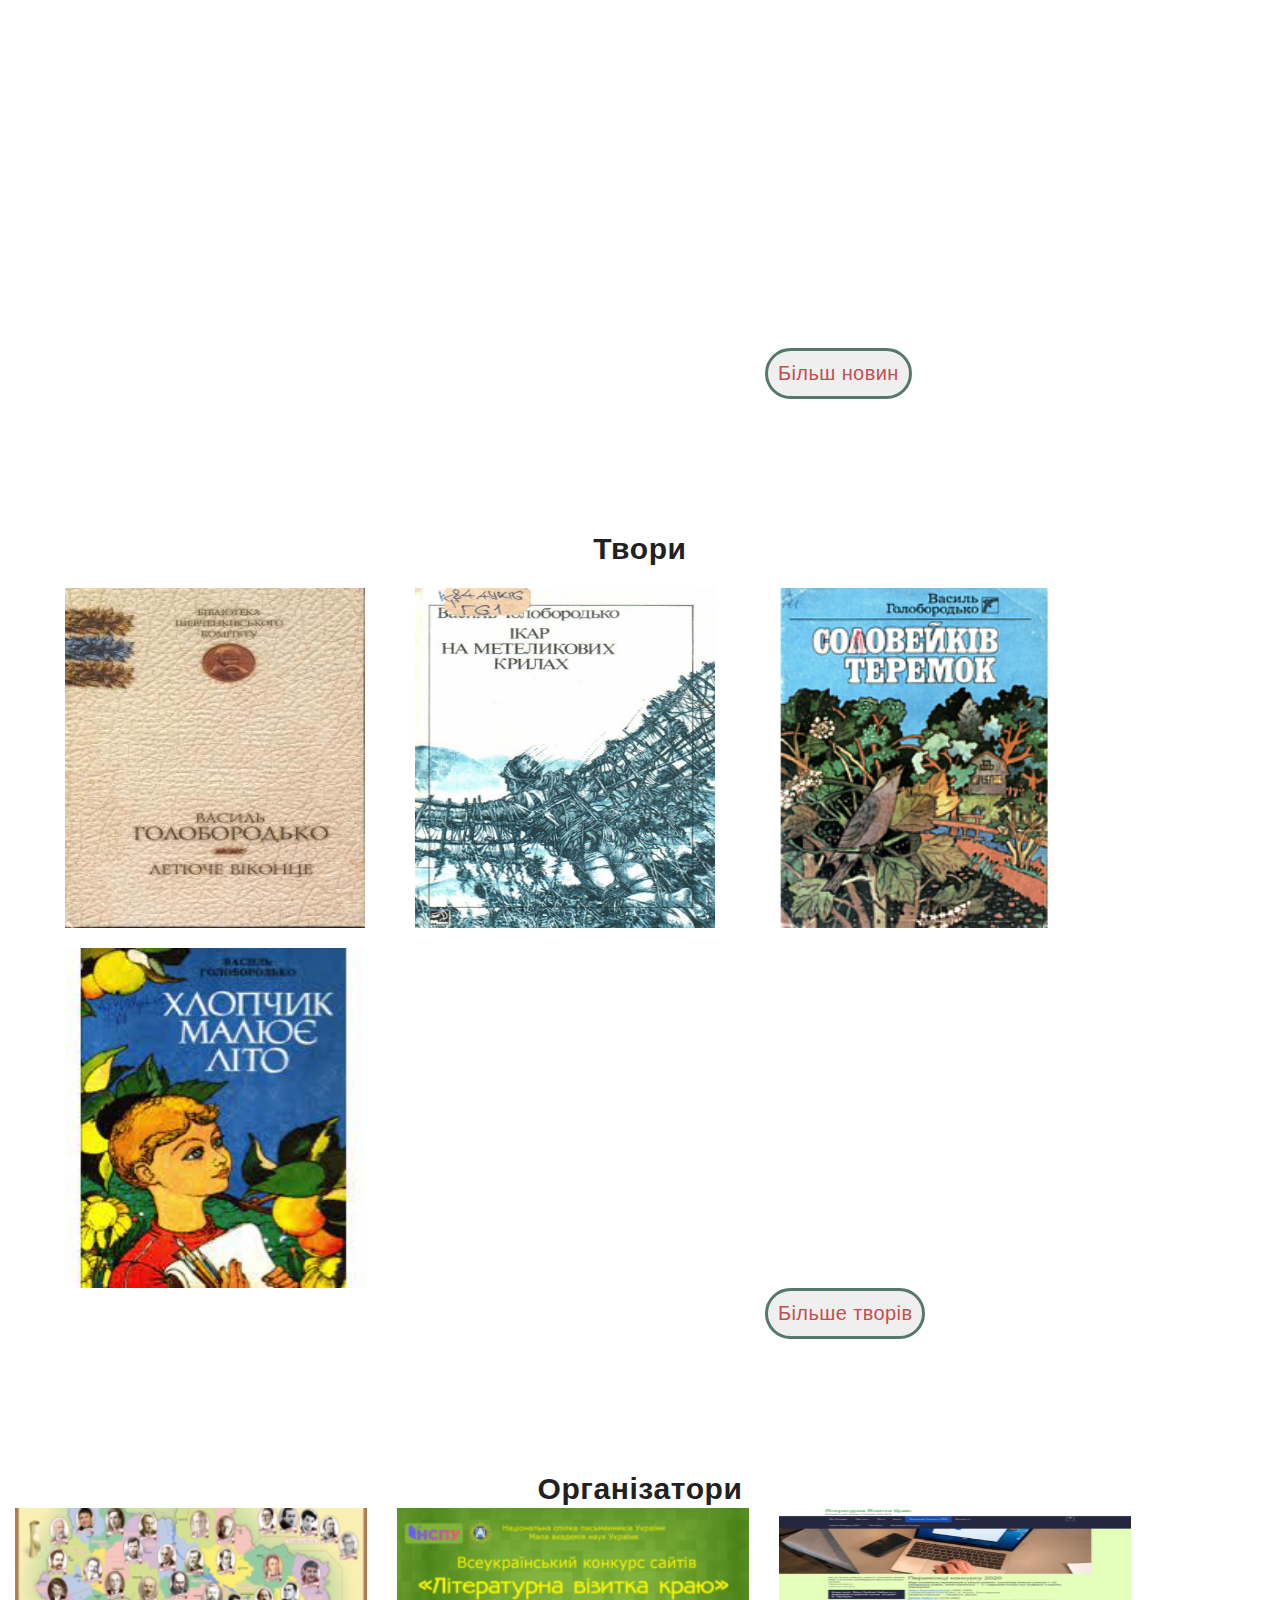
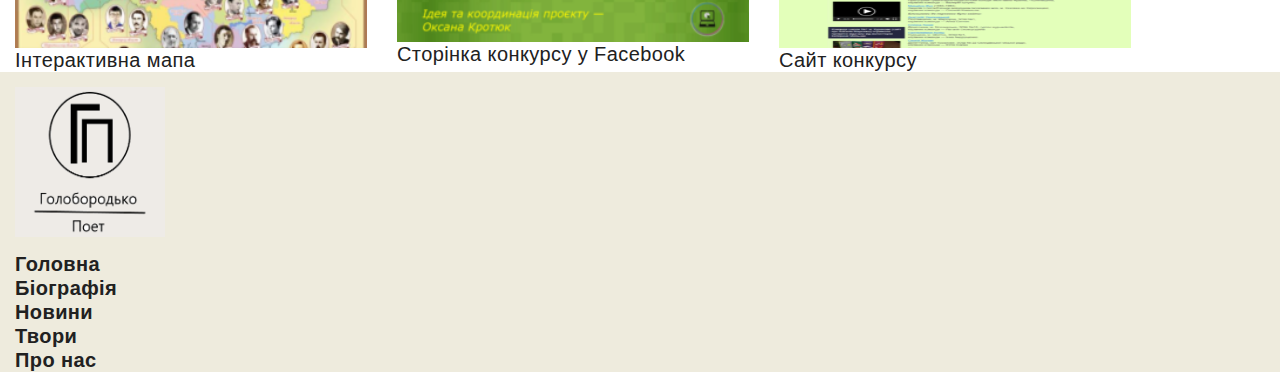
==== commit 7552f887: "Update index.html" ====
--- a/index.html
+++ b/index.html
@@ -112,7 +112,7 @@
          <h2 class="heading-1" id="biografia">
             <a>Біографія</a></h2>
             <div class="biografy-textimg"> 
-        <img class="biografy-img" src="/images/img/unnamed.jpg">
+        <img class="biografy-img" src="images/img/unnamed.jpg">
     <h2 class="biografy-text">Мене не друкували майже 20 років, я пройшов певний шлях випробувань у літературному житті. Поза друком, славою,
         гонорарами і повагою вдячних читачів. В інтерв’ю, біографії довгий час писав і розказував про те, як мене переслідували,
         відраховували, як я страждав… А тоді зрозумів, що не можна цього робити: люди люблять успішних людей. А у мене життя
@@ -204,7 +204,7 @@
         <a href="">
             <img class="header-img" src="images/header/Hello.png" alt="Лого" width=200px, height=200px>
                 </a>
-            <ul>
+            <ul class="organizatory-ul>
     
         <li class="list">
             <a href="index.html" class="footer-link link" href="index.html">Головна</a>
--- a/css/main.css
+++ b/css/main.css
@@ -22,7 +22,7 @@
   display: block;
 }
 
-body {
+.body {
   margin: 0;
 }
 
@@ -34,7 +34,7 @@
   list-style: none;
 }
 
-.header-items {
+ /* .header-items {
   display: flex;
   margin-left: 150px;
 }
@@ -138,13 +138,13 @@
   padding-left: 15px;
   padding-right: 15px;
   margin: 0 auto;
-}
+} */
 
 .section-background {
-  background-image: url("../images/background-image/vasil-goloborodko-hronolog-chna-tablitsya--e1598957199509_auto_x2.jpg");
+  background-image: url("/images/background-image/vasil-goloborodko-hronolog-chna-tablitsya--e1598957199509_auto_x2.jpg");
   background-repeat: no-repeat;
   background-size: cover;
-  width: 100%;
+  width: 450px;
   background-color: #2f303a;
   padding-bottom: 200px;
   margin: 0 auto;
@@ -154,7 +154,7 @@
 
 .heading {
   max-height: 120px;
-  width: 1200px;
+  max-width: 240px;
   margin: 0 auto;
   padding-top: 300px;
   font-family: "Roboto", sans-serif;
@@ -171,9 +171,8 @@
   display: block;
   margin-right: auto;
   max-height: 120px;
-  align-items: center;
   margin: 0 auto;
-  margin-top: 15px;
+  margin-top: 190px;
   padding: 10px 10px;
   border-radius: 50px;
   border: solid #cc561e;
@@ -182,6 +181,10 @@
 .map-btn:focus,
 .map-btn:hover {
   background-color: #beca5c;
+}
+
+.biografy-img{
+  display:none;
 }
 
 .map-text {
@@ -195,7 +198,6 @@
 }
 
 .heading-1 {
-  text-align: center;
   padding-top: 30px;
   font-family: "Roboto", sans-serif;
   font-weight: 700;
@@ -215,6 +217,7 @@
   font-family: "Roboto", sans-serif;
   font-weight: 400;
   font-size: 30px;
+  max-width:480px;
   line-height: 1.3;
   letter-spacing: 0.02em;
   color: #464f41;
@@ -224,7 +227,7 @@
   padding: 10px 10px;
   border-radius: 50px;
   border: solid #56776c;
-  margin-left: 715px;
+  margin-left: 50px;
   margin-bottom: 100px;
   font-family: "Roboto", sans-serif;
   font-weight: 400;
@@ -253,7 +256,7 @@
 }
 
 .novini {
-  background-image: url(".../images/background-image/Andrej-Lugansk-sony-nex-F3-35mm-F9-1-1000-iso-200-photoshop-instagram-ender__1-HD-1805x1200.jpg");
+  background-image: url("./images/background-image/Andrej-Lugansk-sony-nex-F3-35mm-F9-1-1000-iso-200-photoshop-instagram-ender__1-HD-1805x1200.jpg");
   background-repeat: no-repeat;
   background-size: cover;
   width: 100%;
@@ -431,6 +434,8 @@
   display:flex;
 }
 
+
+
 .biografy-img-1{
   padding-top: 30px;
   margin:0 auto;
@@ -754,7 +759,8 @@
 
 .heading1{
   max-height: 120px;
-  width: 1200px;
+  max-width:480px;
+  padding-bottom:300px;
   margin: 0 auto;
   font-family: "Roboto", sans-serif;
   font-weight: bold;
@@ -762,4 +768,1723 @@
   line-height: 1.2;
   letter-spacing: 0.02em;
   color: #212121;
-}
+} 
+
+
+.container {
+  width: 100%;
+  padding: 0 15px;
+  margin: 0 auto;
+}
+  .header .container{
+      display:flex;
+      align-items: center;
+      justify-content:space-between;
+  }
+
+ .header-items {
+  display:none;
+}
+
+.button{
+  display:none;
+}
+
+.burger-btn{
+  background-color: transparent;
+  border:none;
+  padding:0;
+}
+
+.burger-icon{
+  width: 40px;
+  height: 40px;
+}
+
+.header-img{
+  width: 150px;
+  height: 150px;
+  padding-top: 15px;
+  padding-bottom: 15px;
+}
+
+.mobile-menu-close-btn{
+  background-color: transparent;
+  border:none;
+  right: 15px;
+  position:absolute;
+  top:10px;
+  
+}
+
+.mobile-menu-close-icon{
+  width: 40px;
+  height: 40px;
+}
+
+ .burger-icon{
+width: 40px;
+height: 40px;
+ }
+ .header {
+  margin-top: 24px;
+  width: 100%;
+  margin-bottom: 25px;
+ }
+ 
+ .mobile-menu {
+  opacity: 0;
+  visibility: hidden;
+  pointer-events: none;
+}
+
+.mobile-menu.is-open {
+  opacity: 1;
+  visibility: visible;
+  pointer-events: auto;
+}
+
+ .mobile-menu{
+     position: fixed;
+     top:0;
+     left:50%;
+     width:100vw;
+     max-width: 480px;
+     height:100vh;
+     background-color: bisque;
+     padding:48px 40px;
+     transform: translateY(-100%) translateX(-50%);
+     transition: transform 250ms linear;
+ }
+
+ .is-open{
+     transform:translateY(0%) translateX(-50%);
+ }
+
+ .header {
+  width: 100%;
+  text-align: center;
+  align-items: center;
+  background-color: #eeebdd;
+}
+
+.mobile-menu-link{
+  font-family: "Roboto", sans-serif;
+  font-weight: bold;
+  font-size: 14px;
+  line-height: 1.14;
+  letter-spacing: 0.02em;
+  color: #9c3d54;
+}
+
+.header-menu{
+  display:none;
+}
+
+.organizatory-ul{
+  display: flex;
+  flex-wrap: wrap;
+}
+
+  @media screen and (min-width: 480px) {
+  .container {
+  width: 480px;
+  margin:0 auto;
+  }
+
+  }
+  @media screen and (min-width: 768px) {
+  .container {
+  width: 768px;
+  }
+  .header-items {
+    display: flex;
+    margin-left: 150px;
+  }
+  
+  .header-list:not(:last-child) {
+    padding-right: 50px;
+  }
+  
+  .header-logo {
+    display: flex;
+    align-items: center;
+  }
+  
+  .header-img {
+    padding-top: 15px;
+    padding-bottom: 15px;
+  }
+  
+  .header-link {
+    font-family: "Roboto", sans-serif;
+    font-weight: bold;
+    font-size: 14px;
+    line-height: 1.14;
+    letter-spacing: 0.02em;
+    color: #9c3d54;
+  }
+  
+  .header {
+    width: 100%;
+    text-align: center;
+    align-items: center;
+    background-color: #eeebdd;
+  }
+  
+  .button {
+    margin-left: auto;
+    border-radius: 50px;
+    padding: 20px 20px;
+    font-family: "Roboto", sans-serif;
+    font-weight: 700;
+    font-size: 14px;
+    line-height: 1.14;
+    letter-spacing: 0.02em;
+    color: #212121;
+    background-color: #eeebdd;
+    border: solid #eeb76b;
+  }
+  
+  .button:hover,
+  .button:focus {
+    background-color: #eeb76b;
+    color: #9c3d54;
+  }
+  
+  .menu-button {
+    min-width: 200px;
+    padding: 10px 32px;
+    display: block;
+    margin-right: auto;
+    position: sticky;
+    position: fixed;
+    top: 0;
+    width: 1200px;
+    margin: 0 auto;
+  }
+  
+  .header-menu {
+    display: flex;
+    margin-left: 450px;
+    padding-bottom: 30px;
+  }
+  
+  .buttons {
+    padding: 10px 10px;
+    border-radius: 50px;
+    border: solid #ffcc29;
+    transition: all 250ms linear;
+  }
+  
+.burger-btn{
+  display: none;
+}
+
+  .buttons:hover,
+  .button:focus {
+    background-color: #ffcc29;
+  }
+  
+  .menu-list:not(:last-child) {
+    padding-right: 30px;
+  }
+  
+  .menu-link {
+    font-family: "Roboto", sans-serif;
+    font-weight: bold;
+    font-size: 14px;
+    line-height: 1.14;
+    letter-spacing: 0.02em;
+    color: #ff8303;
+    transition: all 250ms linear;
+  }
+  
+  .container {
+    padding-left: 15px;
+    padding-right: 15px;
+    margin: 0 auto;
+  }
+  
+  .section-background {
+    background-image: url("/images/background-image/vasil-goloborodko-hronolog-chna-tablitsya--e1598957199509_auto_x2.jpg");
+    background-repeat: no-repeat;
+    background-size: cover;
+    width: 450px;
+    background-color: #2f303a;
+    padding-bottom: 200px;
+    margin: 0 auto;
+    padding-left: 15px;
+    padding-right: 15px;
+  }
+  
+  .heading {
+    max-height: 120px;
+    max-width: 760px;
+    margin: 0 auto;
+    padding-top: 300px;
+    font-family: "Roboto", sans-serif;
+    font-weight: bold;
+    font-size: 20px;
+    line-height: 1.2;
+    letter-spacing: 0.02em;
+    color: #f05945;
+  }
+  
+  .map-btn {
+    min-width: 200px;
+    padding: 10px 32px;
+    display: block;
+    margin-right: auto;
+    max-height: 120px;
+    margin: 0 auto;
+    margin-top: 60px;
+    padding: 10px 10px;
+    border-radius: 50px;
+    border: solid #cc561e;
+  }
+  
+  .map-btn:focus,
+  .map-btn:hover {
+    background-color: #beca5c;
+  }
+  
+  
+  .map-text {
+    color: #897853;
+    font-family: "Roboto", sans-serif;
+    font-weight: bold;
+    font-size: 17px;
+    line-height: 1.2;
+    letter-spacing: 0.02em;
+    color: #c06014;
+  }
+  
+  .heading-1 {
+    padding-top: 30px;
+    font-family: "Roboto", sans-serif;
+    font-weight: 700;
+    font-size: 30px;
+    line-height: 1.3;
+    letter-spacing: 0.02em;
+    color: #212121;
+  }
+  
+  .biografy-textimg {
+    display: flex;
+    padding-right: 100px;
+    margin: 0 auto;
+  }
+  
+  .biografy-text{
+    font-family: "Roboto", sans-serif;
+    font-weight: 400;
+    font-size: 30px;
+    max-width:760px;
+    line-height: 1.3;
+    letter-spacing: 0.02em;
+    color: #464f41;
+  }
+  
+  .buttonse {
+    padding: 10px 10px;
+    border-radius: 50px;
+    border: solid #56776c;
+    margin-left: 750px;
+    margin-bottom: 100px;
+    font-family: "Roboto", sans-serif;
+    font-weight: 400;
+    font-size: 20px;
+    line-height: 1.24;
+    letter-spacing: 0.02em;
+  }
+  
+  .butttonse:focus,
+  .buttonse:hover {
+    background-color: #56776c;
+  }
+  
+  .buttonse-link {
+    color: #c15050;
+  }
+  
+  .buttonse-link:focus,
+  .buttonse-link:hover {
+    color: #f2edd7;
+  }
+  
+  .biografy {
+    width: 1200px;
+    margin: 0 auto;
+  }
+  
+  .novini {
+    background-image: url("./images/background-image/Andrej-Lugansk-sony-nex-F3-35mm-F9-1-1000-iso-200-photoshop-instagram-ender__1-HD-1805x1200.jpg");
+    background-repeat: no-repeat;
+    background-size: cover;
+    width: 100%;
+  }
+  
+  .novini-list {
+    display: flex;
+    flex-wrap: wrap;
+    align-items: center;
+  }
+  
+  .novini-items {
+    padding-left: 100px;
+    padding-top: 50px;
+  }
+  
+  .novini-heading {
+    color: #fed049;
+    font-family: "Roboto", sans-serif;
+    font-weight: bold;
+    font-size: 30px;
+    line-height: 1.34;
+    letter-spacing: 0.02em;
+    text-align: center;
+    padding-top: 15px;
+  }
+  
+  .buttons-link {
+    padding: 10px 10px;
+    border-radius: 50px;
+    border: solid #56776c;
+    margin-left: 715px;
+    margin-bottom: 100px;
+    font-family: "Roboto", sans-serif;
+    font-weight: 400;
+    font-size: 20px;
+    line-height: 1.24;
+    letter-spacing: 0.02em;
+  }
+  
+  .butttons-link:focus,
+  .buttons-link:hover {
+    background-color: #56776c;
+  }
+  
+  .tvory-list {
+    display: flex;
+    flex-wrap: wrap;
+  }
+  
+  .tvory-list-1{
+    display:flex;
+    flex-wrap: wrap;
+  }
+  
+  .tvory-item {
+    padding-left: 50px;
+    padding-top: 20px;
+  }
+  
+  .div-1{
+    display:flex;
+  }
+  
+  .footer {
+    background-color: #eeebdd;
+    width: 100%;
+  }
+  
+  .footer-text {
+    font-family: "Roboto", sans-serif;
+    font-weight: bold;
+    font-size: 20px;
+    line-height: 1.2;
+    letter-spacing: 0.02em;
+    color: #fed049;
+  }
+  
+  .footer-link {
+    font-family: "Roboto", sans-serif;
+    font-weight: bold;
+    font-size: 20px;
+    line-height: 1.2;
+    letter-spacing: 0.02em;
+    color: #212121;
+  }
+  
+  .overlay {
+    position: absolute;
+    top: 0;
+    left: 0;
+    background-color: rgba(33, 150, 243, 0.9);
+    color: #ffffff;
+    padding: 93px;
+    height:300px;
+    font-family: Roboto;
+    font-style: normal;
+    font-weight: normal;
+    font-size: 18px;
+    line-height: 1, 55;
+    transform: translateY(100%);
+    letter-spacing: 0.03em;
+    transition: transform 250ms linear;
+  }
+  
+  .team-list-content-wrapper {
+    position: relative;
+    overflow: hidden;
+  }
+  
+  .team-list-link-wrapper:hover .overlay,
+  .team-list-link-wrapper:focus .overlay {
+    transform: translateY(0%);
+  }
+  
+  .biografy-p {
+    font-family: "Roboto", sans-serif;
+    font-weight: 500;
+    font-size: 20px;
+    line-height: 1.2;
+    letter-spacing: 0.02em;
+  }
+  
+  .biografy-div {
+    display: flex;
+  }
+  /*# sourceMappingURL=main.css.map */
+  
+  .organizatory-text{
+    font-family: "Roboto", sans-serif;
+    font-weight: 500;
+    font-size: 20px;
+    line-height: 1.2;
+    letter-spacing: 0.02em;
+    color:#212121;
+  }
+  
+  .img-organizatory{
+    padding-right:30px;
+  }
+  
+  .img-organizatory:hover{
+    width: 372px;
+    height: 160px;
+    transition: 1s;
+    transform: scale(0.8);
+  }
+  
+  .img-organizatory-1:hover{
+    width: 372px;
+    height: 320px;
+    transition: 1s;
+    transform: scale(0.8);
+  }
+  
+  .text-zbirniki{
+    font-family: "Roboto", sans-serif;
+    font-weight: 500;
+    font-size: 20px;
+    line-height: 1.2;
+    letter-spacing: 0.02em;
+    color:#212121;
+  }
+  
+  .text-biografy{
+    font-family: "Roboto", sans-serif;
+    font-weight: 520;
+    font-size: 20px;
+    line-height: 1.2;
+    letter-spacing: 0.02em;
+    color:#212121;
+  }
+  
+  .biografy-item{
+    display:flex;
+  }
+  
+  .biografy-img-1{
+    padding-top: 30px;
+    margin:0 auto;
+  }
+  
+  .leftimg {
+    float: left;
+    margin: 0 1em 1em 0;
+    display:block;
+   }
+  
+  .main{
+    background-color: #536162;
+  }
+  
+  .div-people{
+    width: 304px;
+    height: 50px;
+    border-radius:4px;
+    border: 4px #000;
+    background-color: #ffffff;
+  }
+  
+  .div-people{
+    background-color: #ffffff;
+    margin-right: 30px;
+    margin-left: -30px;
+    box-shadow: 0px 1px 3px rgba(0, 0, 0, 0.12), 0px 1px 1px rgba(0, 0, 0, 0.14),
+      0px 2px 1px rgba(0, 0, 0, 0.2);
+  }
+  
+  .name {
+    text-align:center;
+    padding-top: 30px;
+    font-family: "Roboto", sans-serif;
+    font-weight: 500;
+    font-size: 16px;
+    line-height: 1, 1875;
+    letter-spacing: 0.03em;
+    color: #212121;
+  }
+  
+    
+  .work {
+    text-align:center;
+    padding-top: 10px;
+    padding-bottom: 30px;
+    font-family: "Roboto", sans-serif;
+    font-weight: 500;
+    font-size: 16px;
+    line-height: 0, 84;
+    letter-spacing: 0.03em;
+    color: #757575;
+  }
+  
+  .name-team {
+    position: absolute;
+    margin-top:-60px;
+    background-color: #ffffff;
+    width:304px;
+    margin-left:30px;
+    border:1px #9c3d54;
+    border-radius: 50px;
+    margin-bottom:30px;
+  }  
+  
+  .img-team{
+    margin-left:30px;
+    border-radius: 20px;
+  }
+  
+  .name-team-1 {
+    background-color: #ffffff;
+    width:394px;
+    margin-left:30px;
+    border:1px #9c3d54;
+    border-radius: 50px;
+    position:absolute;
+    margin-top:-60px;
+    margin-bottom:30px;
+  }  
+  
+  .team-item{
+    display:flex;
+    flex-wrap:wrap;
+    padding-bottom: 50px;
+  }
+  
+  .team-list{
+    padding-top: 15px;
+    margin:0 auto;
+  }
+  
+  .team-list-1{
+    padding-top:15px;
+    margin:0 auto;
+  }
+  
+  .img-team-1{
+    margin-left:30px;
+    border-radius: 20px;
+    margin-top:90px;
+  }
+  
+  .novini-video{
+    border-radius: 50px;
+    background-color: #f2edd7;
+  }
+  
+  .novini-list-1 {
+    display: flex;
+    flex-wrap: wrap;
+    align-items: center;
+    margin-bottom: 90px;
+  }
+  
+  .novini-heading-1{
+    color:#4e3d53;
+    font-family: "Roboto", sans-serif;
+    font-weight: bold;
+    font-size: 30px;
+    line-height: 1.34;
+    letter-spacing: 0.02em;
+    text-align: center;
+    padding-top: 15px;
+  }
+  
+  .button-1{
+    margin-left: 900px;
+    border-radius: 50px;
+    padding: 20px 20px;
+    font-family: "Roboto", sans-serif;
+    font-weight: 700;
+    font-size: 14px;
+    line-height: 1.14;
+    letter-spacing: 0.02em;
+    color: #212121;
+    background-color: #eeebdd;
+    border: solid #eeb76b;
+  }
+  
+  .button-1:hover,
+  .button-1:focus {
+    background-color: #eeb76b;
+    color: #9c3d54;
+  }
+  
+  .tvory-list-1{
+    display: flex;
+    flex-wrap: wrap;
+    padding-bottom: 100px;
+  }
+  
+  .tvory-div {
+    position: absolute;
+    margin-top:-60px;
+    background-color: #bdd2b6;
+    width:304px;
+    border:1px #9c3d54;
+    border-radius: 50px;
+    margin-bottom:30px;
+  }  
+  
+  .tvir {
+    text-align:center;
+    padding-top: 30px;
+    font-family: "Roboto", sans-serif;
+    font-weight: 500;
+    font-size: 16px;
+    line-height: 1, 1875;
+    letter-spacing: 0.03em;
+    color: #212121;
+  }
+  
+    
+  .years {
+    text-align:center;
+    padding-top: 10px;
+    padding-bottom: 30px;
+    font-family: "Roboto", sans-serif;
+    font-weight: 500;
+    font-size: 16px;
+    line-height: 0, 84;
+    letter-spacing: 0.03em;
+    color: #757575;
+  }
+  
+  .tvory-main{
+    background-color: #f8ede3;
+  }
+  
+  .img-tvory{
+    padding-top:100px;
+  }
+  
+  .rightimg{
+    float: right; /* Выравнивание по правому краю  */ 
+    margin: 7px 0 7px 7px;
+  }
+  
+  .team-list-content-wrapper {
+    position: relative;
+    overflow: hidden;
+  }
+  
+  .team-list-link-wrapper:hover .overlay,
+  .team-list-link-wrapper:focus .overlay {
+    transform: translateY(0%);
+  }
+  
+  .backdrop {
+    position: fixed;
+    top: 0;
+    left: 0;
+    width: 100vw;
+    height: 100vh;
+    background-color: rgba(0, 0, 0, 0.5);
+  
+    transition: all 250ms linear;
+  }
+  
+  .modal {
+    position: absolute;
+    top: 50%;
+    left: 50%;
+    transform: translate(-50%, -50%);
+    width: 450px;
+    height: 480px;
+    background-color: #ffffff;
+    padding: 40px;
+  }
+  
+  .modal-form-check-desc{
+  max-width: 346px;
+  }
+  
+  .modal-close-svg {
+    position: absolute;
+    top: 2px;
+    right: 5px;
+    width: 30px;
+    height: 30px;
+  
+    border: 1px solid rgba(0, 0, 0, 0.1);
+    border-radius: 50%;
+    background-color: #ffffff;
+    cursor: pointer;
+  }
+  
+  .is-hidden {
+    opacity: 0;
+    visibility: hidden;
+    pointer-events: none;
+  }
+  
+  .modal-form{
+    display: flex;
+    flex-direction: column;
+    width:450px;
+  }
+  
+  .modal-form-input{
+    width:370px;
+    height: 40px;
+    border: 1px solid rgba(33, 33, 33, 0.2);
+  border-radius: 4px;
+  padding-left: 42px;
+  transition: border-color 250ms linear;
+  }
+  
+  .modal-form-input:focus{
+    outline:none;
+    border-color: #2196F3;
+    fill:#2196f3;
+  }
+  
+  .modal-form-icon:focus{
+    fill:#2196f3;
+  }
+  
+  .modal-form-icon{
+    position:absolute;
+    display:flex;
+    width:18px;
+    height:18px;
+  transform:translateY(-50%) ;
+  left: 50px;
+  transition: fill 250ms linear;
+  }
+  
+  .modal-close-btn {
+    background-color: transparent;
+    background-size: 0%;
+    position: absolute;
+    top: 0;
+    right: 0;
+    border:none;
+    border-radius: 50%;
+  }
+  
+  .text{
+    font-family: "Roboto", sans-serif;
+    font-weight: 100;
+    font-size: 16px;
+    line-height: 0, 84;
+    letter-spacing: 0.03em;
+    color: #212121;
+    padding-top:15px;
+  }
+  
+  .modal-text{
+    text-align: center;
+    font-family: "Roboto", sans-serif;
+    font-weight: 600;
+    font-size: 16px;
+    line-height: 0, 84;
+    letter-spacing: 0.03em;
+    color: #212121;
+    padding-top:15px;
+  }
+  
+  .heading1{
+    max-height: 120px;
+    max-width: 768px;
+    margin: 0 auto;
+    font-family: "Roboto", sans-serif;
+    font-weight: bold;
+    font-size: 20px;
+    line-height: 1.2;
+    letter-spacing: 0.02em;
+    color: #212121;
+  } 
+  
+  
+  .container {
+    width: 100%;
+    padding: 0 15px;
+    margin: 0 auto;
+  }
+    .header .container{
+        display:flex;
+        align-items: center;
+        justify-content:space-between;
+    }
+  
+
+  
+  
+
+  
+  .header-img{
+    width: 150px;
+    height: 150px;
+    padding-top: 15px;
+    padding-bottom: 15px;
+  }
+  
+   .header {
+    margin-top: 24px;
+    width: 100%;
+    margin-bottom: 25px;
+   }
+   
+   .biografy-img{
+    display: inline;
+  }
+  
+   .header {
+    width: 100%;
+    text-align: center;
+    align-items: center;
+    background-color: #eeebdd;
+  }
+  
+.mobile-menu{
+  display:none;
+}
+  
+  .header-menu{
+    display:none;
+  }
+  
+  .organizatory-ul{
+    display: flex;
+    flex-wrap: wrap;
+  }
+  
+  }
+  @media screen and (min-width: 1200px) {
+  .container {
+  width: 1200px;
+  padding-left: 15px;
+  padding-right:15px;
+  margin:0 auto;
+  }
+
+  .biografy-img{
+    display: inline;
+  }
+
+  .mobile-menu{
+    display:none;
+  }
+  .container {
+    width: 768px;
+    }
+    .header-items {
+      display: flex;
+      margin-left: 150px;
+    }
+    
+    .header-list:not(:last-child) {
+      padding-right: 50px;
+    }
+    
+    .header-logo {
+      display: flex;
+      align-items: center;
+    }
+    
+    .header-img {
+      padding-top: 15px;
+      padding-bottom: 15px;
+    }
+    
+    .header-link {
+      font-family: "Roboto", sans-serif;
+      font-weight: bold;
+      font-size: 14px;
+      line-height: 1.14;
+      letter-spacing: 0.02em;
+      color: #9c3d54;
+    }
+    
+    .header {
+      width: 100%;
+      text-align: center;
+      align-items: center;
+      background-color: #eeebdd;
+    }
+    
+    .button {
+      margin-left: auto;
+      border-radius: 50px;
+      padding: 20px 20px;
+      font-family: "Roboto", sans-serif;
+      font-weight: 700;
+      font-size: 14px;
+      line-height: 1.14;
+      letter-spacing: 0.02em;
+      color: #212121;
+      background-color: #eeebdd;
+      border: solid #eeb76b;
+    }
+    
+    .button:hover,
+    .button:focus {
+      background-color: #eeb76b;
+      color: #9c3d54;
+    }
+    
+    .menu-button {
+      min-width: 200px;
+      padding: 10px 32px;
+      display: block;
+      margin-right: auto;
+      position: sticky;
+      position: fixed;
+      top: 0;
+      width: 1200px;
+      margin: 0 auto;
+    }
+    
+    .header-menu {
+      display: flex;
+      margin-left: 450px;
+      padding-bottom: 30px;
+    }
+    
+    .buttons {
+      padding: 10px 10px;
+      border-radius: 50px;
+      border: solid #ffcc29;
+      transition: all 250ms linear;
+    }
+    
+  .burger-btn{
+    display: none;
+  }
+  
+    .buttons:hover,
+    .button:focus {
+      background-color: #ffcc29;
+    }
+    
+    .menu-list:not(:last-child) {
+      padding-right: 30px;
+    }
+    
+    .menu-link {
+      font-family: "Roboto", sans-serif;
+      font-weight: bold;
+      font-size: 14px;
+      line-height: 1.14;
+      letter-spacing: 0.02em;
+      color: #ff8303;
+      transition: all 250ms linear;
+    }
+    
+    .container {
+      padding-left: 15px;
+      padding-right: 15px;
+      margin: 0 auto;
+    }
+    
+    .section-background {
+      background-image: url("/images/background-image/vasil-goloborodko-hronolog-chna-tablitsya--e1598957199509_auto_x2.jpg");
+      background-repeat: no-repeat;
+      background-size: cover;
+      width: 450px;
+      background-color: #2f303a;
+      padding-bottom: 200px;
+      margin: 0 auto;
+      padding-left: 15px;
+      padding-right: 15px;
+    }
+    
+    .heading {
+      max-height: 120px;
+      max-width: 760px;
+      margin: 0 auto;
+      padding-top: 300px;
+      font-family: "Roboto", sans-serif;
+      font-weight: bold;
+      font-size: 20px;
+      line-height: 1.2;
+      letter-spacing: 0.02em;
+      color: #f05945;
+    }
+    
+    .map-btn {
+      min-width: 200px;
+      padding: 10px 32px;
+      display: block;
+      margin-right: auto;
+      max-height: 120px;
+      margin: 0 auto;
+      margin-top: 60px;
+      padding: 10px 10px;
+      border-radius: 50px;
+      border: solid #cc561e;
+    }
+    
+    .map-btn:focus,
+    .map-btn:hover {
+      background-color: #beca5c;
+    }
+    
+    
+    .map-text {
+      color: #897853;
+      font-family: "Roboto", sans-serif;
+      font-weight: bold;
+      font-size: 17px;
+      line-height: 1.2;
+      letter-spacing: 0.02em;
+      color: #c06014;
+    }
+    
+    .heading-1 {
+      padding-top: 30px;
+      text-align:center;
+      font-family: "Roboto", sans-serif;
+      font-weight: 700;
+      font-size: 30px;
+      line-height: 1.3;
+      letter-spacing: 0.02em;
+      color: #212121;
+    }
+    
+    .biografy-textimg {
+      display: flex;
+      padding-right: 100px;
+      margin: 0 auto;
+    }
+    
+    .biografy-text{
+      font-family: "Roboto", sans-serif;
+      font-weight: 400;
+      font-size: 30px;
+      max-width:760px;
+      line-height: 1.3;
+      letter-spacing: 0.02em;
+      color: #464f41;
+    }
+    
+    .buttonse {
+      padding: 10px 10px;
+      border-radius: 50px;
+      border: solid #56776c;
+      margin-left: 750px;
+      margin-bottom: 100px;
+      font-family: "Roboto", sans-serif;
+      font-weight: 400;
+      font-size: 20px;
+      line-height: 1.24;
+      letter-spacing: 0.02em;
+    }
+    
+    .butttonse:focus,
+    .buttonse:hover {
+      background-color: #56776c;
+    }
+    
+    .buttonse-link {
+      color: #c15050;
+    }
+    
+    .buttonse-link:focus,
+    .buttonse-link:hover {
+      color: #f2edd7;
+    }
+    
+    .biografy {
+      width: 1200px;
+      margin: 0 auto;
+    }
+    
+    .novini {
+      background-image: url("./images/background-image/Andrej-Lugansk-sony-nex-F3-35mm-F9-1-1000-iso-200-photoshop-instagram-ender__1-HD-1805x1200.jpg");
+      background-repeat: no-repeat;
+      background-size: cover;
+      width: 100%;
+    }
+    
+    .novini-list {
+      display: flex;
+      flex-wrap: wrap;
+      align-items: center;
+    }
+    
+    .novini-items {
+      padding-left: 100px;
+      padding-top: 50px;
+    }
+    
+    .novini-heading {
+      color: #fed049;
+      font-family: "Roboto", sans-serif;
+      font-weight: bold;
+      font-size: 30px;
+      line-height: 1.34;
+      letter-spacing: 0.02em;
+      text-align: center;
+      padding-top: 15px;
+    }
+    
+    .buttons-link {
+      padding: 10px 10px;
+      border-radius: 50px;
+      border: solid #56776c;
+      margin-left: 715px;
+      margin-bottom: 100px;
+      font-family: "Roboto", sans-serif;
+      font-weight: 400;
+      font-size: 20px;
+      line-height: 1.24;
+      letter-spacing: 0.02em;
+    }
+    
+    .butttons-link:focus,
+    .buttons-link:hover {
+      background-color: #56776c;
+    }
+    
+    .tvory-list {
+      display: flex;
+      flex-wrap: wrap;
+    }
+    
+    .tvory-list-1{
+      display:flex;
+      flex-wrap: wrap;
+    }
+    
+    .tvory-item {
+      padding-left: 50px;
+      padding-top: 20px;
+    }
+    
+    .div-1{
+      display:flex;
+    }
+    
+    .footer {
+      background-color: #eeebdd;
+      width: 100%;
+    }
+    
+    .footer-text {
+      font-family: "Roboto", sans-serif;
+      font-weight: bold;
+      font-size: 20px;
+      line-height: 1.2;
+      letter-spacing: 0.02em;
+      color: #fed049;
+    }
+    
+    .footer-link {
+      font-family: "Roboto", sans-serif;
+      font-weight: bold;
+      font-size: 20px;
+      line-height: 1.2;
+      letter-spacing: 0.02em;
+      color: #212121;
+    }
+    
+    .overlay {
+      position: absolute;
+      top: 0;
+      left: 0;
+      background-color: rgba(33, 150, 243, 0.9);
+      color: #ffffff;
+      padding: 93px;
+      height:300px;
+      font-family: Roboto;
+      font-style: normal;
+      font-weight: normal;
+      font-size: 18px;
+      line-height: 1, 55;
+      transform: translateY(100%);
+      letter-spacing: 0.03em;
+      transition: transform 250ms linear;
+    }
+    
+    .team-list-content-wrapper {
+      position: relative;
+      overflow: hidden;
+    }
+    
+    .team-list-link-wrapper:hover .overlay,
+    .team-list-link-wrapper:focus .overlay {
+      transform: translateY(0%);
+    }
+    
+    .biografy-p {
+      font-family: "Roboto", sans-serif;
+      font-weight: 500;
+      font-size: 20px;
+      line-height: 1.2;
+      letter-spacing: 0.02em;
+    }
+    
+    .biografy-div {
+      display: flex;
+    }
+    /*# sourceMappingURL=main.css.map */
+    
+    .organizatory-text{
+      font-family: "Roboto", sans-serif;
+      font-weight: 500;
+      font-size: 20px;
+      line-height: 1.2;
+      letter-spacing: 0.02em;
+      color:#212121;
+    }
+    
+    .img-organizatory{
+      padding-right:30px;
+    }
+    
+    .img-organizatory:hover{
+      width: 372px;
+      height: 160px;
+      transition: 1s;
+      transform: scale(0.8);
+    }
+    
+    .img-organizatory-1:hover{
+      width: 372px;
+      height: 320px;
+      transition: 1s;
+      transform: scale(0.8);
+    }
+    
+    .text-zbirniki{
+      font-family: "Roboto", sans-serif;
+      font-weight: 500;
+      font-size: 20px;
+      line-height: 1.2;
+      letter-spacing: 0.02em;
+      color:#212121;
+    }
+    
+    .text-biografy{
+      font-family: "Roboto", sans-serif;
+      font-weight: 520;
+      font-size: 20px;
+      line-height: 1.2;
+      letter-spacing: 0.02em;
+      color:#212121;
+    }
+    
+    .biografy-item{
+      display:flex;
+    }
+    
+    .biografy-img-1{
+      padding-top: 30px;
+      margin:0 auto;
+    }
+    
+    .leftimg {
+      float: left;
+      margin: 0 1em 1em 0;
+      display:block;
+     }
+    
+    .main{
+      background-color: #536162;
+    }
+    
+    .div-people{
+      width: 304px;
+      height: 50px;
+      border-radius:4px;
+      border: 4px #000;
+      background-color: #ffffff;
+    }
+    
+    .div-people{
+      background-color: #ffffff;
+      margin-right: 30px;
+      margin-left: -30px;
+      box-shadow: 0px 1px 3px rgba(0, 0, 0, 0.12), 0px 1px 1px rgba(0, 0, 0, 0.14),
+        0px 2px 1px rgba(0, 0, 0, 0.2);
+    }
+    
+    .name {
+      text-align:center;
+      padding-top: 30px;
+      font-family: "Roboto", sans-serif;
+      font-weight: 500;
+      font-size: 16px;
+      line-height: 1, 1875;
+      letter-spacing: 0.03em;
+      color: #212121;
+    }
+    
+      
+    .work {
+      text-align:center;
+      padding-top: 10px;
+      padding-bottom: 30px;
+      font-family: "Roboto", sans-serif;
+      font-weight: 500;
+      font-size: 16px;
+      line-height: 0, 84;
+      letter-spacing: 0.03em;
+      color: #757575;
+    }
+    
+    .name-team {
+      position: absolute;
+      margin-top:-60px;
+      background-color: #ffffff;
+      width:304px;
+      margin-left:30px;
+      border:1px #9c3d54;
+      border-radius: 50px;
+      margin-bottom:30px;
+    }  
+    
+    .img-team{
+      margin-left:30px;
+      border-radius: 20px;
+    }
+    
+    .name-team-1 {
+      background-color: #ffffff;
+      width:394px;
+      margin-left:30px;
+      border:1px #9c3d54;
+      border-radius: 50px;
+      position:absolute;
+      margin-top:-60px;
+      margin-bottom:30px;
+    }  
+    
+    .team-item{
+      display:flex;
+      flex-wrap:wrap;
+      padding-bottom: 50px;
+    }
+    
+    .team-list{
+      padding-top: 15px;
+      margin:0 auto;
+    }
+    
+    .team-list-1{
+      padding-top:15px;
+      margin:0 auto;
+    }
+    
+    .img-team-1{
+      margin-left:30px;
+      border-radius: 20px;
+      margin-top:90px;
+    }
+    
+    .novini-video{
+      border-radius: 50px;
+      background-color: #f2edd7;
+    }
+    
+    .novini-list-1 {
+      display: flex;
+      flex-wrap: wrap;
+      align-items: center;
+      margin-bottom: 90px;
+    }
+    
+    .novini-heading-1{
+      color:#4e3d53;
+      font-family: "Roboto", sans-serif;
+      font-weight: bold;
+      font-size: 30px;
+      line-height: 1.34;
+      letter-spacing: 0.02em;
+      text-align: center;
+      padding-top: 15px;
+    }
+    
+    .button-1{
+      margin-left: 900px;
+      border-radius: 50px;
+      padding: 20px 20px;
+      font-family: "Roboto", sans-serif;
+      font-weight: 700;
+      font-size: 14px;
+      line-height: 1.14;
+      letter-spacing: 0.02em;
+      color: #212121;
+      background-color: #eeebdd;
+      border: solid #eeb76b;
+    }
+    
+    .button-1:hover,
+    .button-1:focus {
+      background-color: #eeb76b;
+      color: #9c3d54;
+    }
+    
+    .tvory-list-1{
+      display: flex;
+      flex-wrap: wrap;
+      padding-bottom: 100px;
+    }
+    
+    .tvory-div {
+      position: absolute;
+      margin-top:-60px;
+      background-color: #bdd2b6;
+      width:304px;
+      border:1px #9c3d54;
+      border-radius: 50px;
+      margin-bottom:30px;
+    }  
+    
+    .tvir {
+      text-align:center;
+      padding-top: 30px;
+      font-family: "Roboto", sans-serif;
+      font-weight: 500;
+      font-size: 16px;
+      line-height: 1, 1875;
+      letter-spacing: 0.03em;
+      color: #212121;
+    }
+    
+      
+    .years {
+      text-align:center;
+      padding-top: 10px;
+      padding-bottom: 30px;
+      font-family: "Roboto", sans-serif;
+      font-weight: 500;
+      font-size: 16px;
+      line-height: 0, 84;
+      letter-spacing: 0.03em;
+      color: #757575;
+    }
+    
+    .tvory-main{
+      background-color: #f8ede3;
+    }
+    
+    .img-tvory{
+      padding-top:100px;
+    }
+    
+    .rightimg{
+      float: right; /* Выравнивание по правому краю  */ 
+      margin: 7px 0 7px 7px;
+    }
+    
+    .team-list-content-wrapper {
+      position: relative;
+      overflow: hidden;
+    }
+    
+    .team-list-link-wrapper:hover .overlay,
+    .team-list-link-wrapper:focus .overlay {
+      transform: translateY(0%);
+    }
+    
+    .backdrop {
+      position: fixed;
+      top: 0;
+      left: 0;
+      width: 100vw;
+      height: 100vh;
+      background-color: rgba(0, 0, 0, 0.5);
+    
+      transition: all 250ms linear;
+    }
+    
+    .modal {
+      position: absolute;
+      top: 50%;
+      left: 50%;
+      transform: translate(-50%, -50%);
+      width: 450px;
+      height: 480px;
+      background-color: #ffffff;
+      padding: 40px;
+    }
+    
+    .modal-form-check-desc{
+    max-width: 346px;
+    }
+    
+    .modal-close-svg {
+      position: absolute;
+      top: 2px;
+      right: 5px;
+      width: 30px;
+      height: 30px;
+    
+      border: 1px solid rgba(0, 0, 0, 0.1);
+      border-radius: 50%;
+      background-color: #ffffff;
+      cursor: pointer;
+    }
+    
+    .is-hidden {
+      opacity: 0;
+      visibility: hidden;
+      pointer-events: none;
+    }
+    
+    .modal-form{
+      display: flex;
+      flex-direction: column;
+      width:450px;
+    }
+    
+    .modal-form-input{
+      width:370px;
+      height: 40px;
+      border: 1px solid rgba(33, 33, 33, 0.2);
+    border-radius: 4px;
+    padding-left: 42px;
+    transition: border-color 250ms linear;
+    }
+    
+    .modal-form-input:focus{
+      outline:none;
+      border-color: #2196F3;
+      fill:#2196f3;
+    }
+    
+    .modal-form-icon:focus{
+      fill:#2196f3;
+    }
+    
+    .modal-form-icon{
+      position:absolute;
+      display:flex;
+      width:18px;
+      height:18px;
+    transform:translateY(-50%) ;
+    left: 50px;
+    transition: fill 250ms linear;
+    }
+    
+    .modal-close-btn {
+      background-color: transparent;
+      background-size: 0%;
+      position: absolute;
+      top: 0;
+      right: 0;
+      border:none;
+      border-radius: 50%;
+    }
+    
+    .text{
+      font-family: "Roboto", sans-serif;
+      font-weight: 100;
+      font-size: 16px;
+      line-height: 0, 84;
+      letter-spacing: 0.03em;
+      color: #212121;
+      padding-top:15px;
+    }
+    
+    .modal-text{
+      text-align: center;
+      font-family: "Roboto", sans-serif;
+      font-weight: 600;
+      font-size: 16px;
+      line-height: 0, 84;
+      letter-spacing: 0.03em;
+      color: #212121;
+      padding-top:15px;
+    }
+    
+    .heading1{
+      max-height: 120px;
+      width: 1200px;
+      margin: 0 auto;
+      font-family: "Roboto", sans-serif;
+      font-weight: bold;
+      font-size: 20px;
+      line-height: 1.2;
+      letter-spacing: 0.02em;
+      color: #212121;
+    } 
+    
+    
+    .container {
+      width: 100%;
+      padding: 0 15px;
+      margin: 0 auto;
+    }
+      .header .container{
+          display:flex;
+          align-items: center;
+          justify-content:space-between;
+      }
+    
+  
+    
+    
+  
+    
+    .header-img{
+      width: 150px;
+      height: 150px;
+      padding-top: 15px;
+      padding-bottom: 15px;
+    }
+    
+     .header {
+      margin-top: 24px;
+      width: 100%;
+      margin-bottom: 25px;
+     }
+     
+  
+    
+     .header {
+      width: 100%;
+      text-align: center;
+      align-items: center;
+      background-color: #eeebdd;
+    }
+    
+  
+    
+    .header-menu{
+      display:none;
+    }
+    
+    .organizatory-ul{
+      display: flex;
+      flex-wrap: wrap;
+    }
+    
+  }
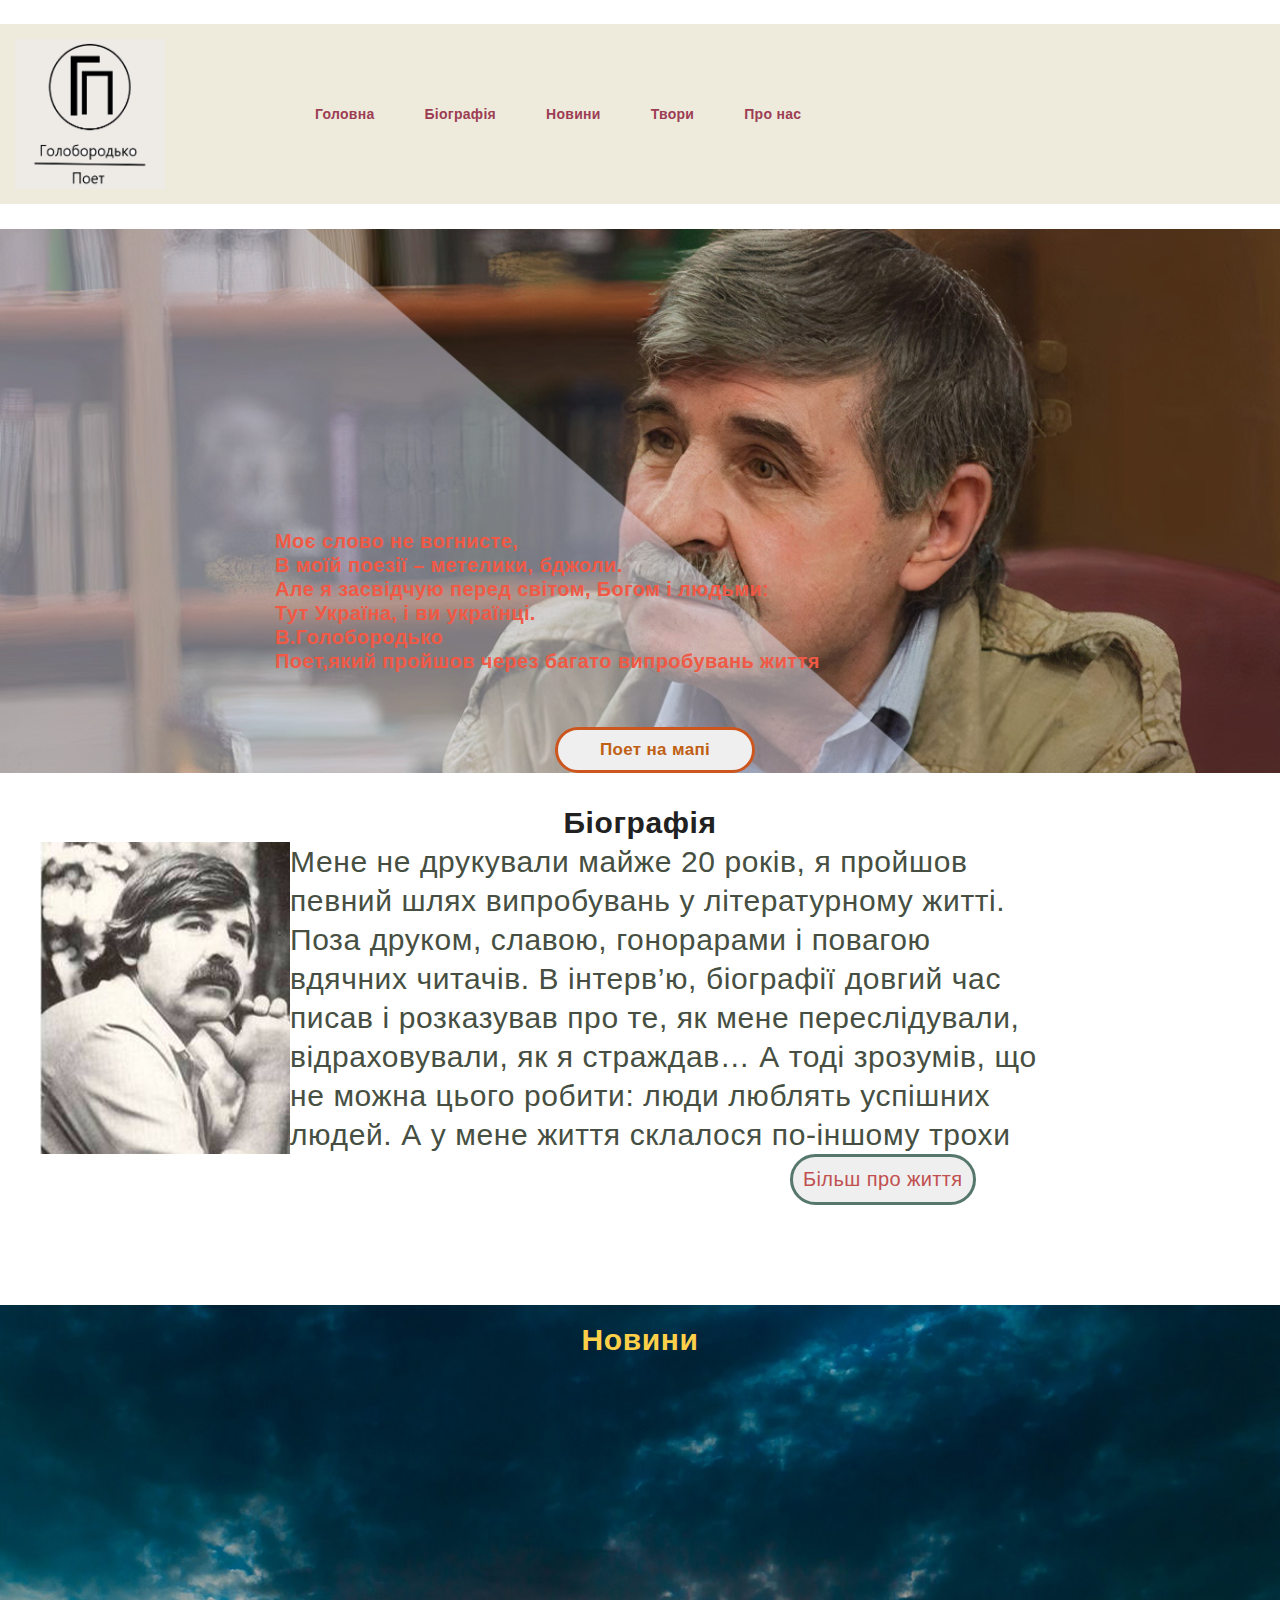
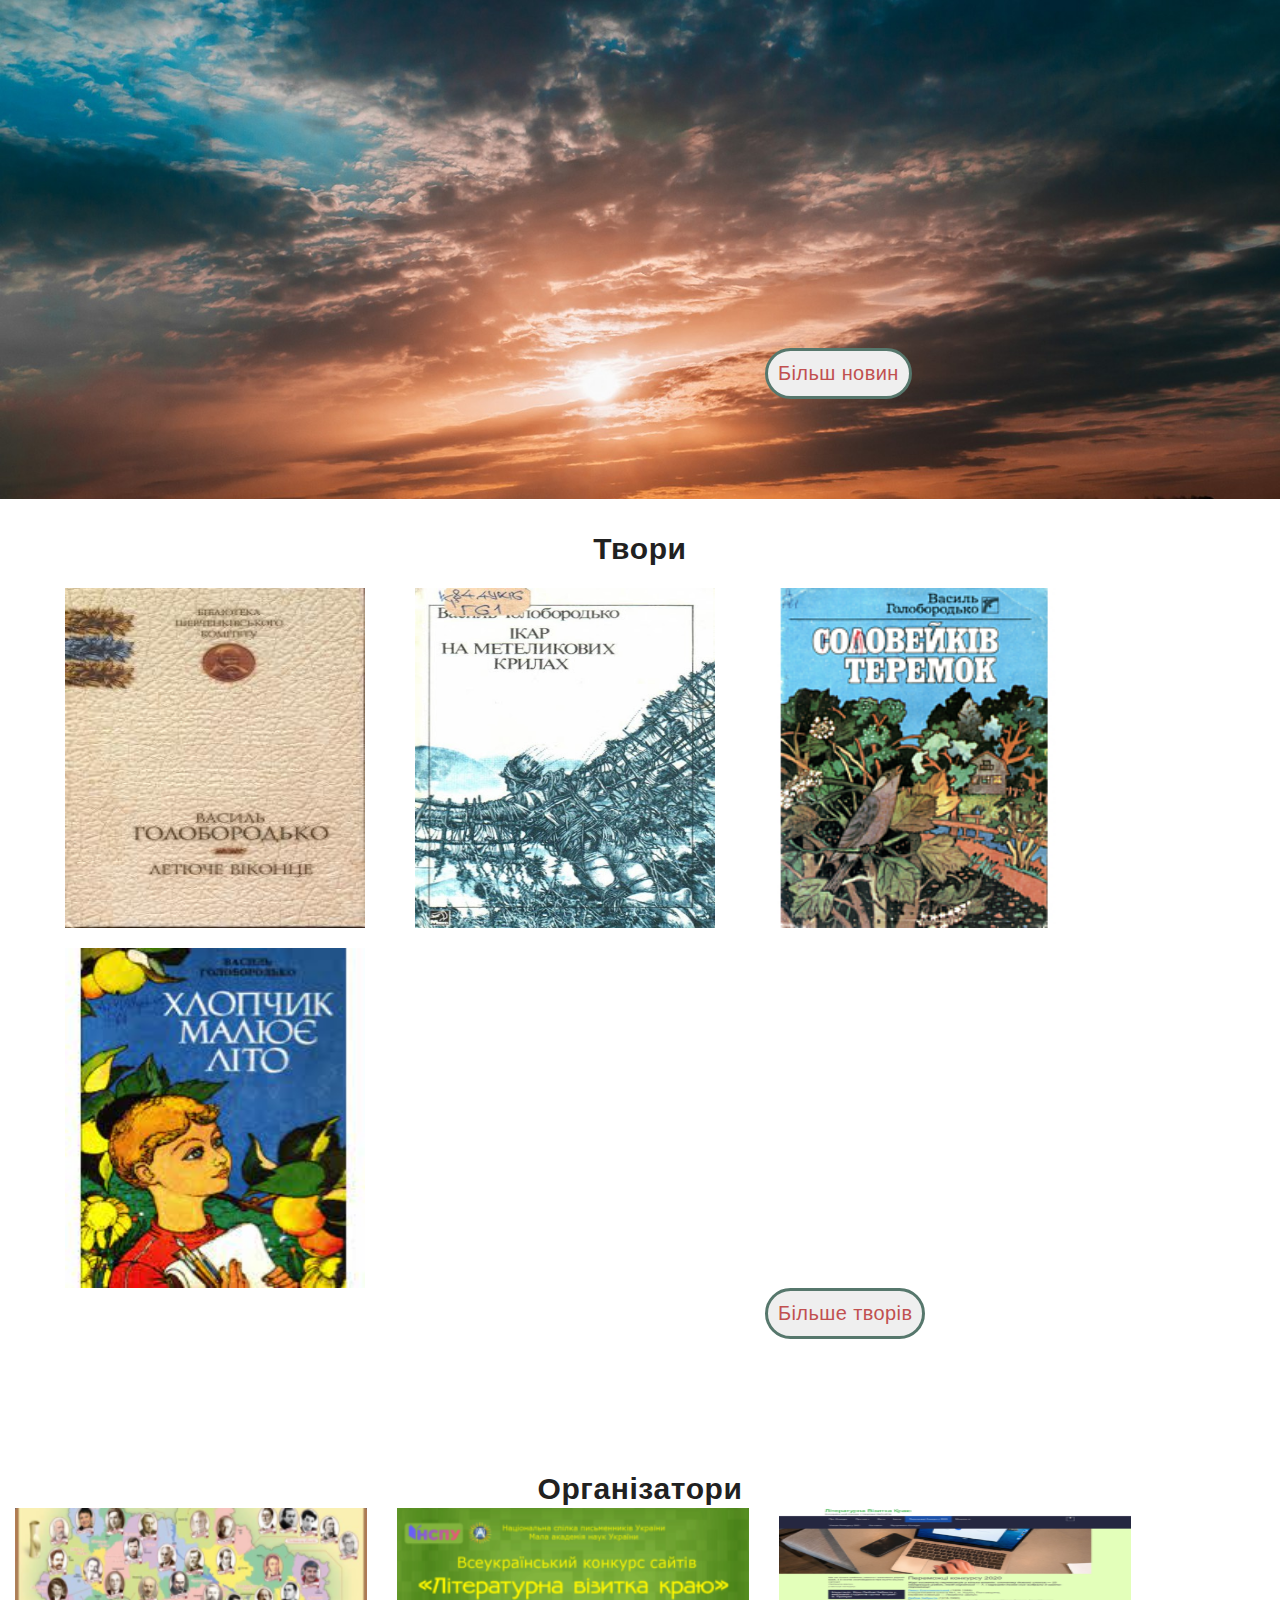
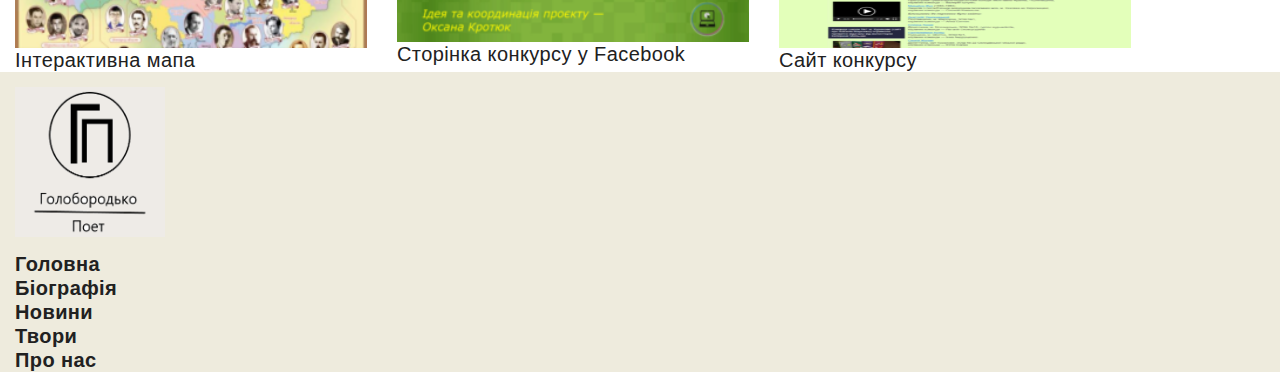
==== commit cfe00805: "Update index.html" ====
--- a/index.html
+++ b/index.html
@@ -39,14 +39,14 @@
 
 <button type="button" class="burger-btn" data-menu-button>
     <svg class="burger-icon">
-        <use href="/images/sprite/symbol-defs.svg#icon-menu_40px"></use>
+        <use href="./images/sprite/symbol-defs.svg#icon-menu_40px"></use>
     </svg>
 </button>
 
 <div class="mobile-menu is-open" data-menu>
     <button type="button" class="mobile-menu-close-btn"data-menu-close>
         <svg class="mobile-menu-close-icon">
-            <use href="/images/sprite/symbol-defs.svg#icon-close_40px"></use>
+            <use href="./images/sprite/symbol-defs.svg#icon-close_40px"></use>
         </svg>
     </button>
     <ul class="mobile-menu-list">
@@ -112,7 +112,7 @@
          <h2 class="heading-1" id="biografia">
             <a>Біографія</a></h2>
             <div class="biografy-textimg"> 
-        <img class="biografy-img" src="images/img/unnamed.jpg">
+        <img class="biografy-img" src="./images/img/unnamed.jpg">
     <h2 class="biografy-text">Мене не друкували майже 20 років, я пройшов певний шлях випробувань у літературному житті. Поза друком, славою,
         гонорарами і повагою вдячних читачів. В інтерв’ю, біографії довгий час писав і розказував про те, як мене переслідували,
         відраховували, як я страждав… А тоді зрозумів, що не можна цього робити: люди люблять успішних людей. А у мене життя
@@ -176,19 +176,19 @@
         <ul class="organizatory-ul">
             <li class="orgnizatory-item list">
                 <a href="https://www.google.com/maps/d/embed?mid=1jxvkzucI0fSs-EKklnIyGPP876MGVgpP">
-                    <img class="img-organizatory" src="images/organizatory/Screenshot_2020-06-09-«Літературна-візитка-краю»-Головна1-300x111.png" alt="Інтерактивна мапа" width="352px" height="140px">
+                    <img class="img-organizatory" src="./images/organizatory/Screenshot_2020-06-09-«Літературна-візитка-краю»-Головна1-300x111.png" alt="Інтерактивна мапа" width="352px" height="140px">
                 </a>
                 <h3 class="organizatory-text">Інтерактивна мапа</h3>
             </li>
             <li class="orgnizatory-item list">
                 <a href="https://www.facebook.com/LiteraturnaVizytkaKraiu/">
-                    <img class="img-organizatory" src="images/organizatory/Screenshot_2020-06-09-«Літературна-візитка-краю»-Головна-300x114.png" alt="Фейсбук" width="352px">
+                    <img class="img-organizatory" src="./images/organizatory/Screenshot_2020-06-09-«Літературна-візитка-краю»-Головна-300x114.png" alt="Фейсбук" width="352px">
                 </a>
                 <h3 class="organizatory-text">Сторінка конкурсу у Facebook</h3>
             </li>
         <li class="organizatory-item list">
             <a class="link" href="https://litvizytka.org.ua/about">
-                <img class="img-organizatory-1" src="images/organizatory/Screenshot_2020-12-24-Переможці-конкурсу-2020-–-Літературна-візитка-краю-300x232.png" alt="Сторінка конкурсу" width="352px" height="140px">
+                <img class="img-organizatory-1" src="./images/organizatory/Screenshot_2020-12-24-Переможці-конкурсу-2020-–-Літературна-візитка-краю-300x232.png" alt="Сторінка конкурсу" width="352px" height="140px">
                 <h3 class="organizatory-text">Сайт конкурсу</h3>
             </a>
         </li>
--- a/css/main.css
+++ b/css/main.css
@@ -141,7 +141,7 @@
 } */
 
 .section-background {
-  background-image: url("/images/background-image/vasil-goloborodko-hronolog-chna-tablitsya--e1598957199509_auto_x2.jpg");
+  background-image: url("../images/background-image/vasil-goloborodko-hronolog-chna-tablitsya--e1598957199509_auto_x2.jpg");
   background-repeat: no-repeat;
   background-size: cover;
   width: 450px;
@@ -256,7 +256,7 @@
 }
 
 .novini {
-  background-image: url("./images/background-image/Andrej-Lugansk-sony-nex-F3-35mm-F9-1-1000-iso-200-photoshop-instagram-ender__1-HD-1805x1200.jpg");
+  background-image: url("../images/background-image/Andrej-Lugansk-sony-nex-F3-35mm-F9-1-1000-iso-200-photoshop-instagram-ender__1-HD-1805x1200.jpg");
   background-repeat: no-repeat;
   background-size: cover;
   width: 100%;
@@ -1007,7 +1007,7 @@
   }
   
   .section-background {
-    background-image: url("/images/background-image/vasil-goloborodko-hronolog-chna-tablitsya--e1598957199509_auto_x2.jpg");
+    background-image: url("../images/background-image/vasil-goloborodko-hronolog-chna-tablitsya--e1598957199509_auto_x2.jpg");
     background-repeat: no-repeat;
     background-size: cover;
     width: 450px;
@@ -1119,7 +1119,7 @@
   }
   
   .novini {
-    background-image: url("./images/background-image/Andrej-Lugansk-sony-nex-F3-35mm-F9-1-1000-iso-200-photoshop-instagram-ender__1-HD-1805x1200.jpg");
+    background-image: url("../images/background-image/Andrej-Lugansk-sony-nex-F3-35mm-F9-1-1000-iso-200-photoshop-instagram-ender__1-HD-1805x1200.jpg");
     background-repeat: no-repeat;
     background-size: cover;
     width: 100%;
@@ -1813,7 +1813,7 @@
     }
     
     .section-background {
-      background-image: url("/images/background-image/vasil-goloborodko-hronolog-chna-tablitsya--e1598957199509_auto_x2.jpg");
+      background-image: url("../images/background-image/vasil-goloborodko-hronolog-chna-tablitsya--e1598957199509_auto_x2.jpg");
       background-repeat: no-repeat;
       background-size: cover;
       width: 450px;
@@ -1926,7 +1926,7 @@
     }
     
     .novini {
-      background-image: url("./images/background-image/Andrej-Lugansk-sony-nex-F3-35mm-F9-1-1000-iso-200-photoshop-instagram-ender__1-HD-1805x1200.jpg");
+      background-image: url("../images/background-image/Andrej-Lugansk-sony-nex-F3-35mm-F9-1-1000-iso-200-photoshop-instagram-ender__1-HD-1805x1200.jpg");
       background-repeat: no-repeat;
       background-size: cover;
       width: 100%;
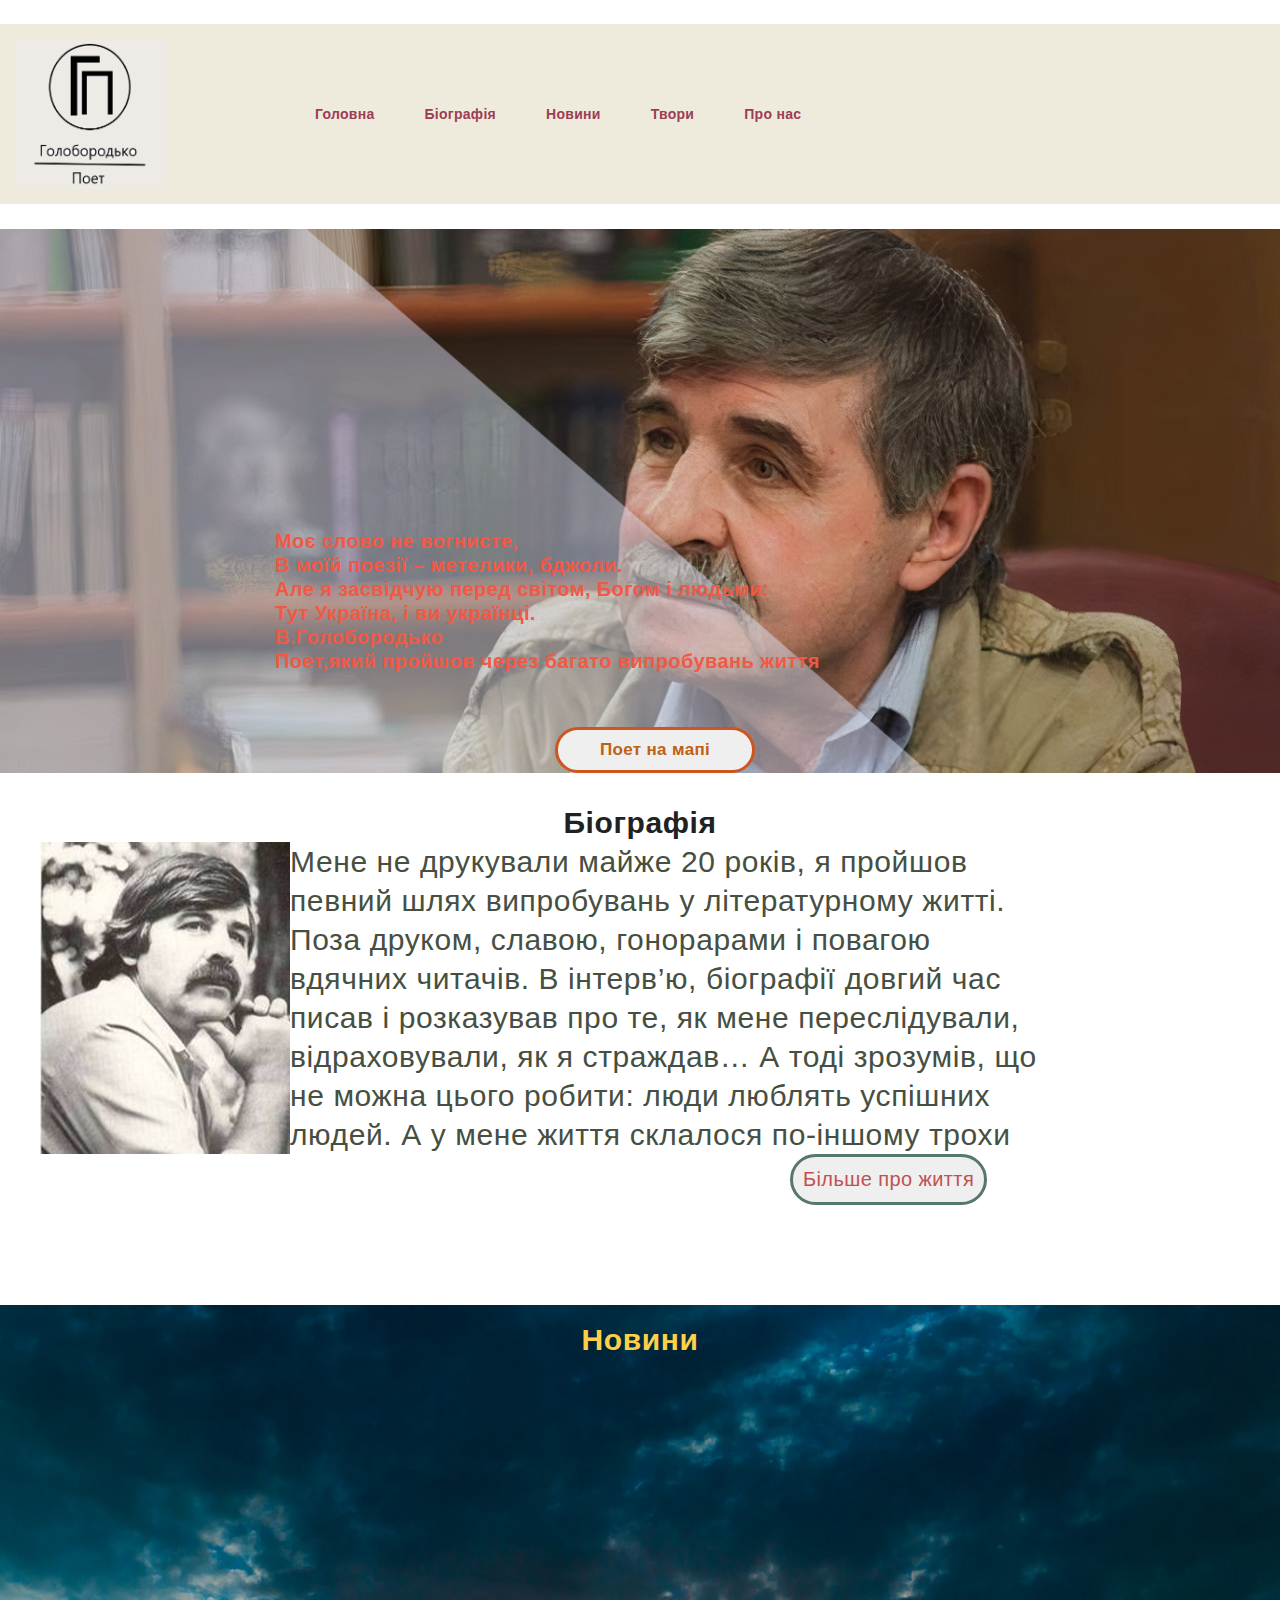
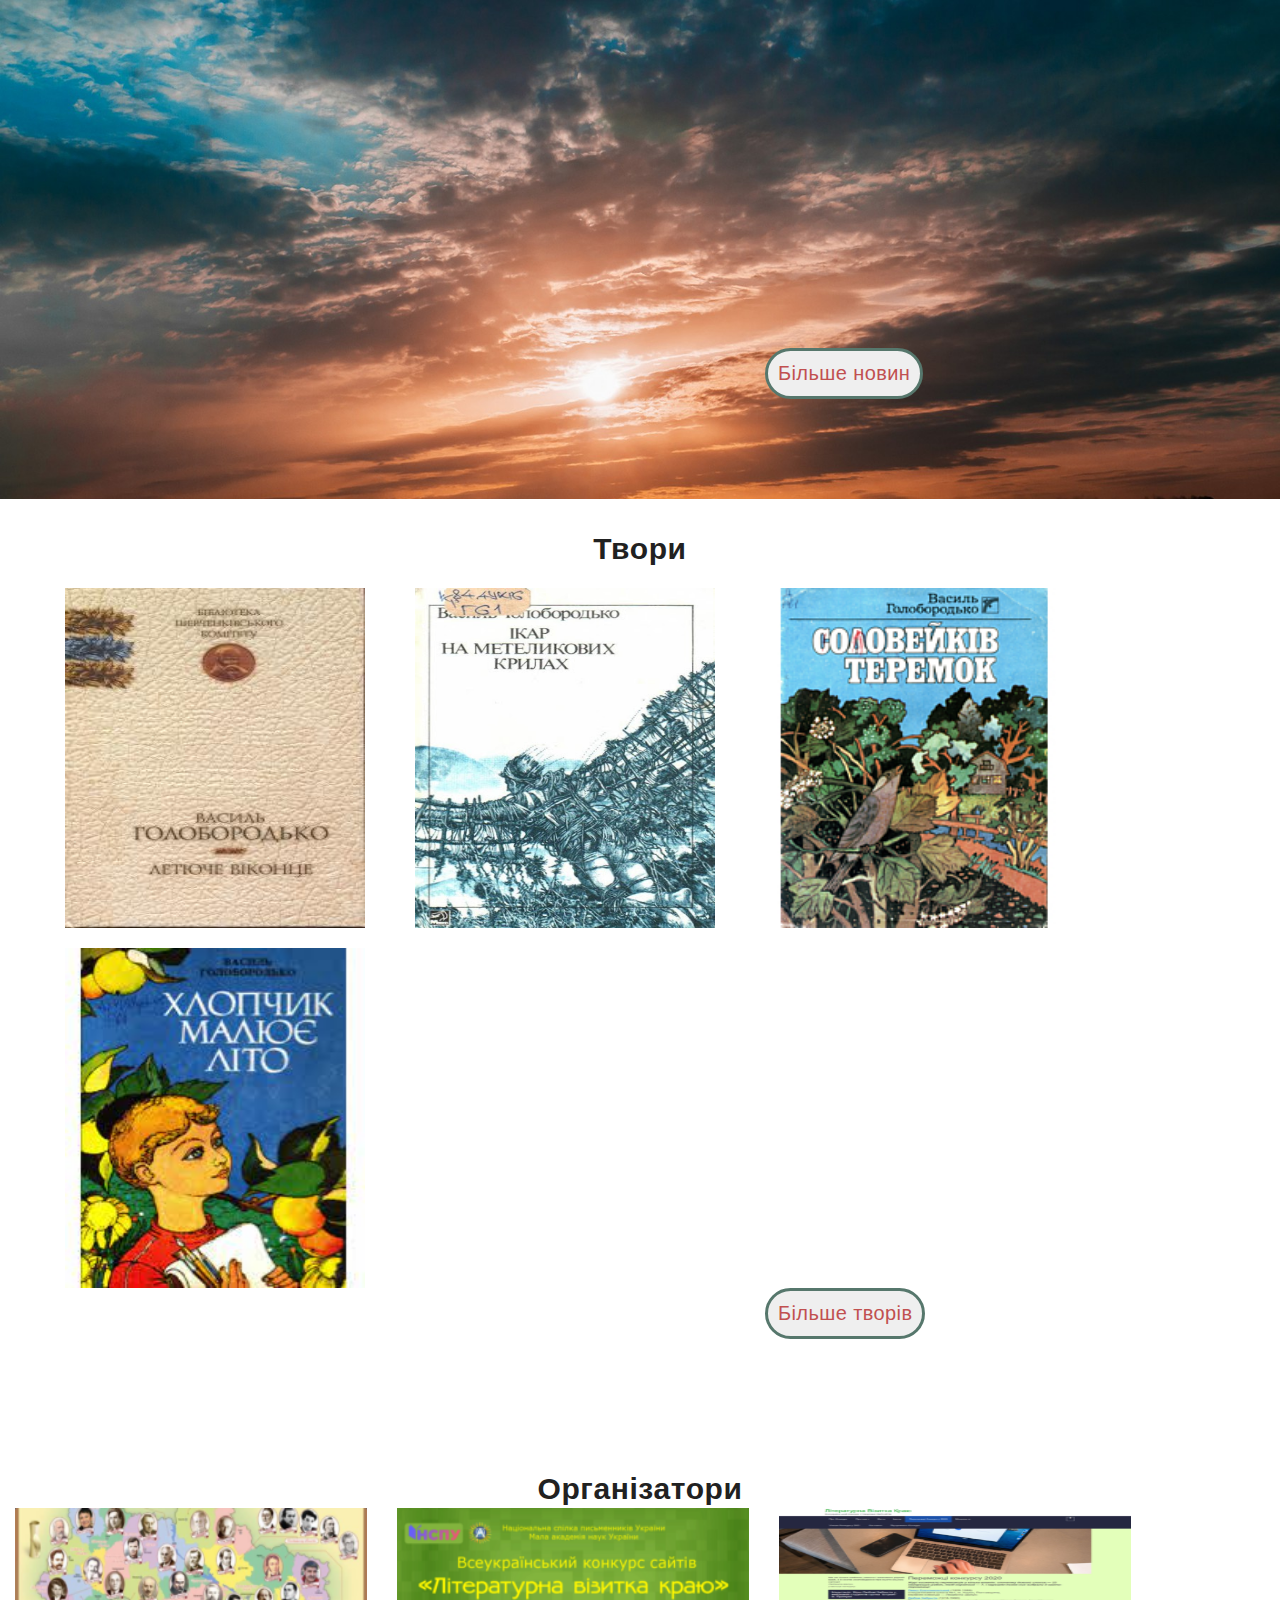
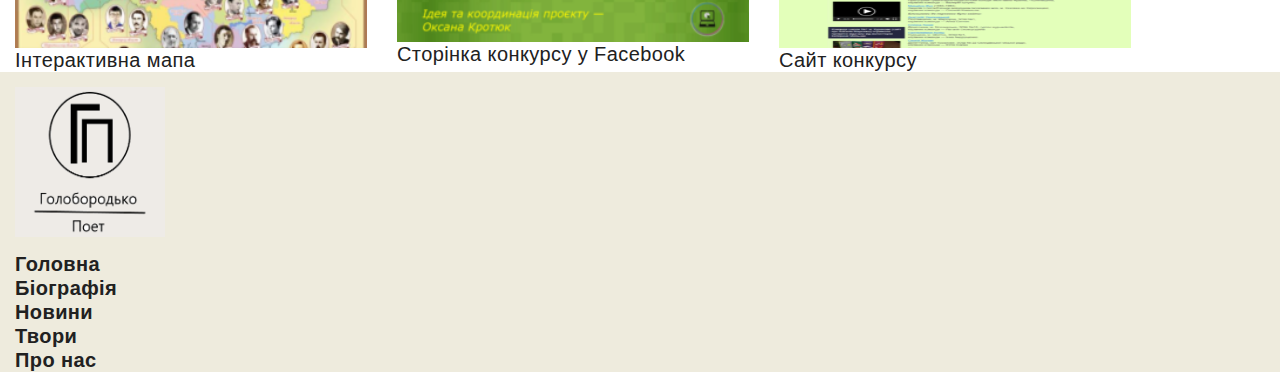
==== commit fd96a056: "Update index.html" ====
--- a/index.html
+++ b/index.html
@@ -119,7 +119,7 @@
         склалося по-іншому трохи</h2>
     </div>
    
-<button class="buttonse" type="button"><a class="buttonse-link link" href="biografy.html">Більш про життя</a></button>
+<button class="buttonse" type="button"><a class="buttonse-link link" href="biografy.html">Більше про життя</a></button>
 </section>
  <section class="novini">
     <h2 class="novini-heading" id="novini">
@@ -143,7 +143,7 @@
             </li>
         </ul>
         <button class="buttonse" type="button">
-            <a class="buttonse-link link" href="novini.html">Більш новин</a>
+            <a class="buttonse-link link" href="novini.html">Більше новин</a>
         </button>
     </div>
 
--- a/css/main.css
+++ b/css/main.css
@@ -141,7 +141,7 @@
 } */
 
 .section-background {
-  background-image: url("../images/background-image/vasil-goloborodko-hronolog-chna-tablitsya--e1598957199509_auto_x2.jpg");
+  background-image: url(".../images/background-image/vasil-goloborodko-hronolog-chna-tablitsya--e1598957199509_auto_x2.jpg");
   background-repeat: no-repeat;
   background-size: cover;
   width: 450px;
@@ -495,7 +495,7 @@
   position: absolute;
   margin-top:-60px;
   background-color: #ffffff;
-  width:304px;
+  width:344px;
   margin-left:30px;
   border:1px #9c3d54;
   border-radius: 50px;
@@ -1356,7 +1356,7 @@
     position: absolute;
     margin-top:-60px;
     background-color: #ffffff;
-    width:304px;
+    width:344px;
     margin-left:30px;
     border:1px #9c3d54;
     border-radius: 50px;
@@ -2163,7 +2163,7 @@
       position: absolute;
       margin-top:-60px;
       background-color: #ffffff;
-      width:304px;
+      width:344px;
       margin-left:30px;
       border:1px #9c3d54;
       border-radius: 50px;
@@ -2175,16 +2175,6 @@
       border-radius: 20px;
     }
     
-    .name-team-1 {
-      background-color: #ffffff;
-      width:394px;
-      margin-left:30px;
-      border:1px #9c3d54;
-      border-radius: 50px;
-      position:absolute;
-      margin-top:-60px;
-      margin-bottom:30px;
-    }  
     
     .team-item{
       display:flex;
@@ -2434,7 +2424,7 @@
       font-size: 20px;
       line-height: 1.2;
       letter-spacing: 0.02em;
-      color: #212121;
+      color: #ffffff;
     } 
     
     
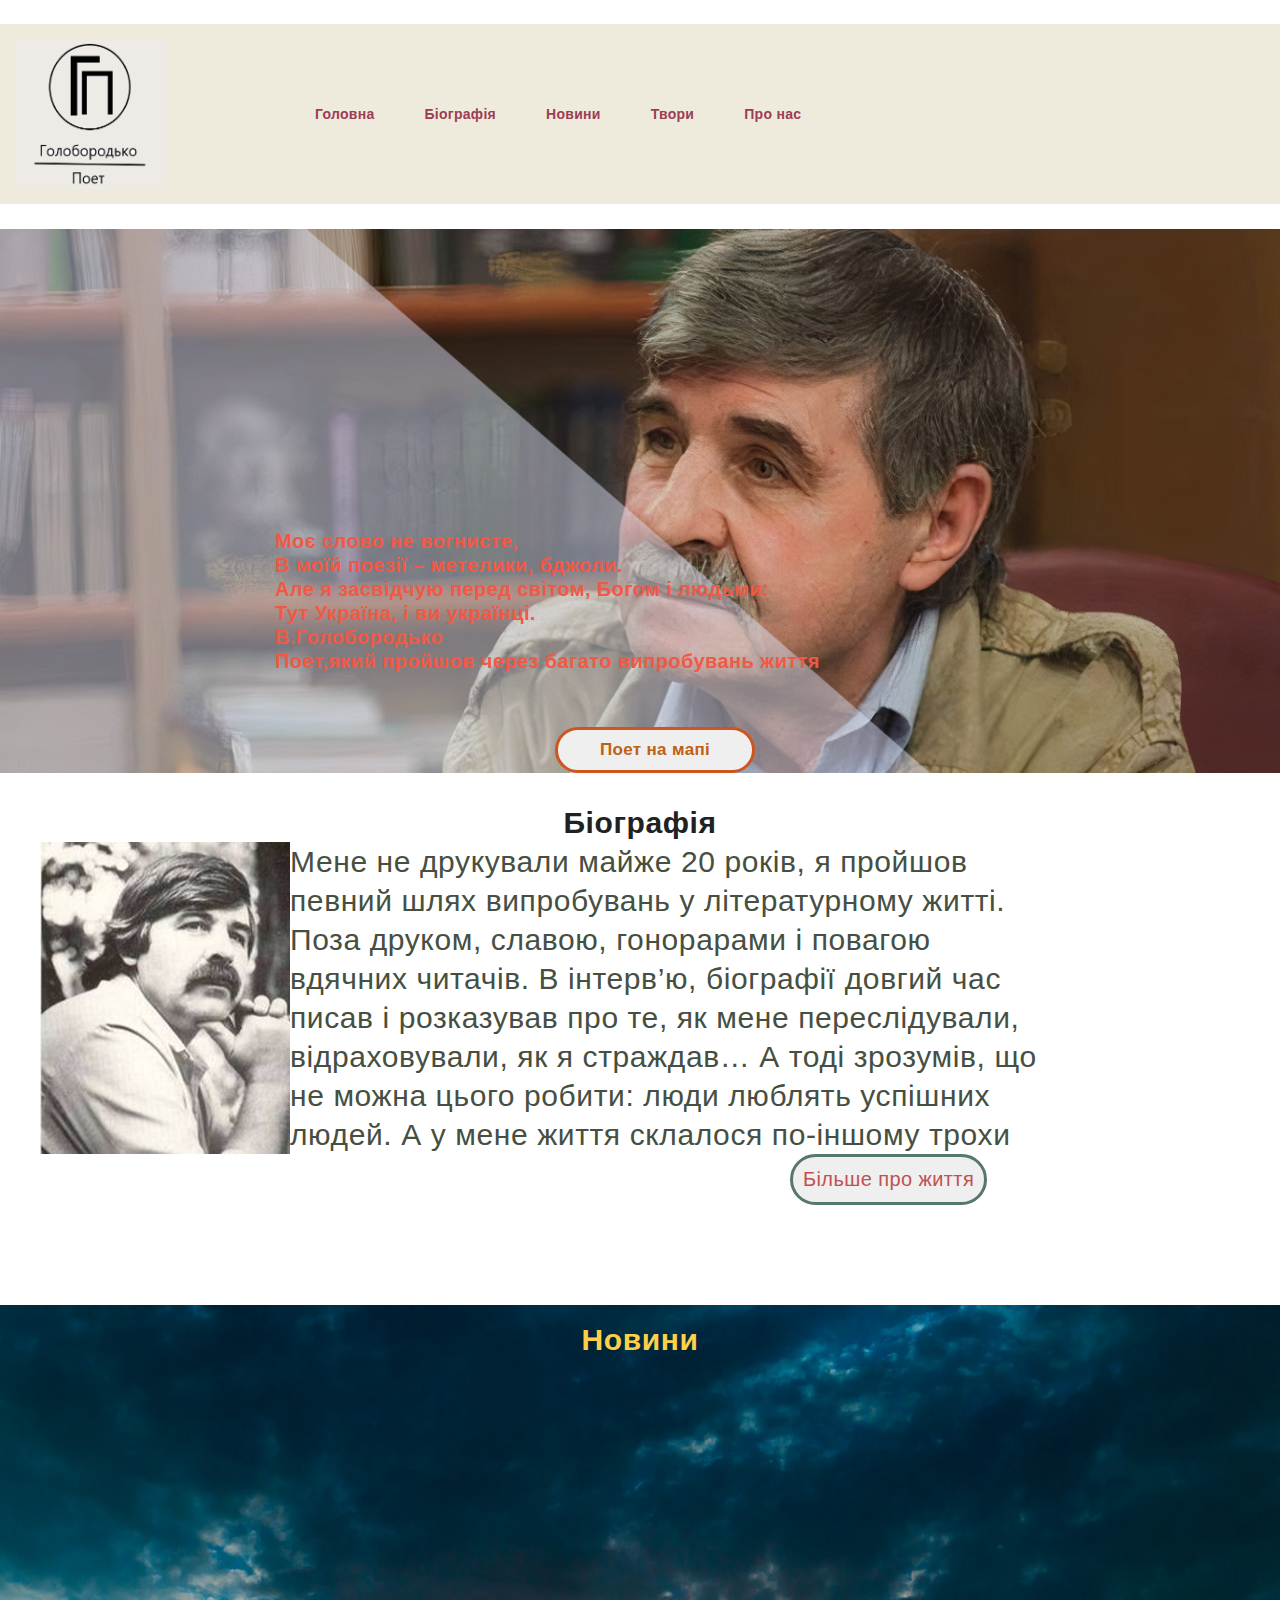
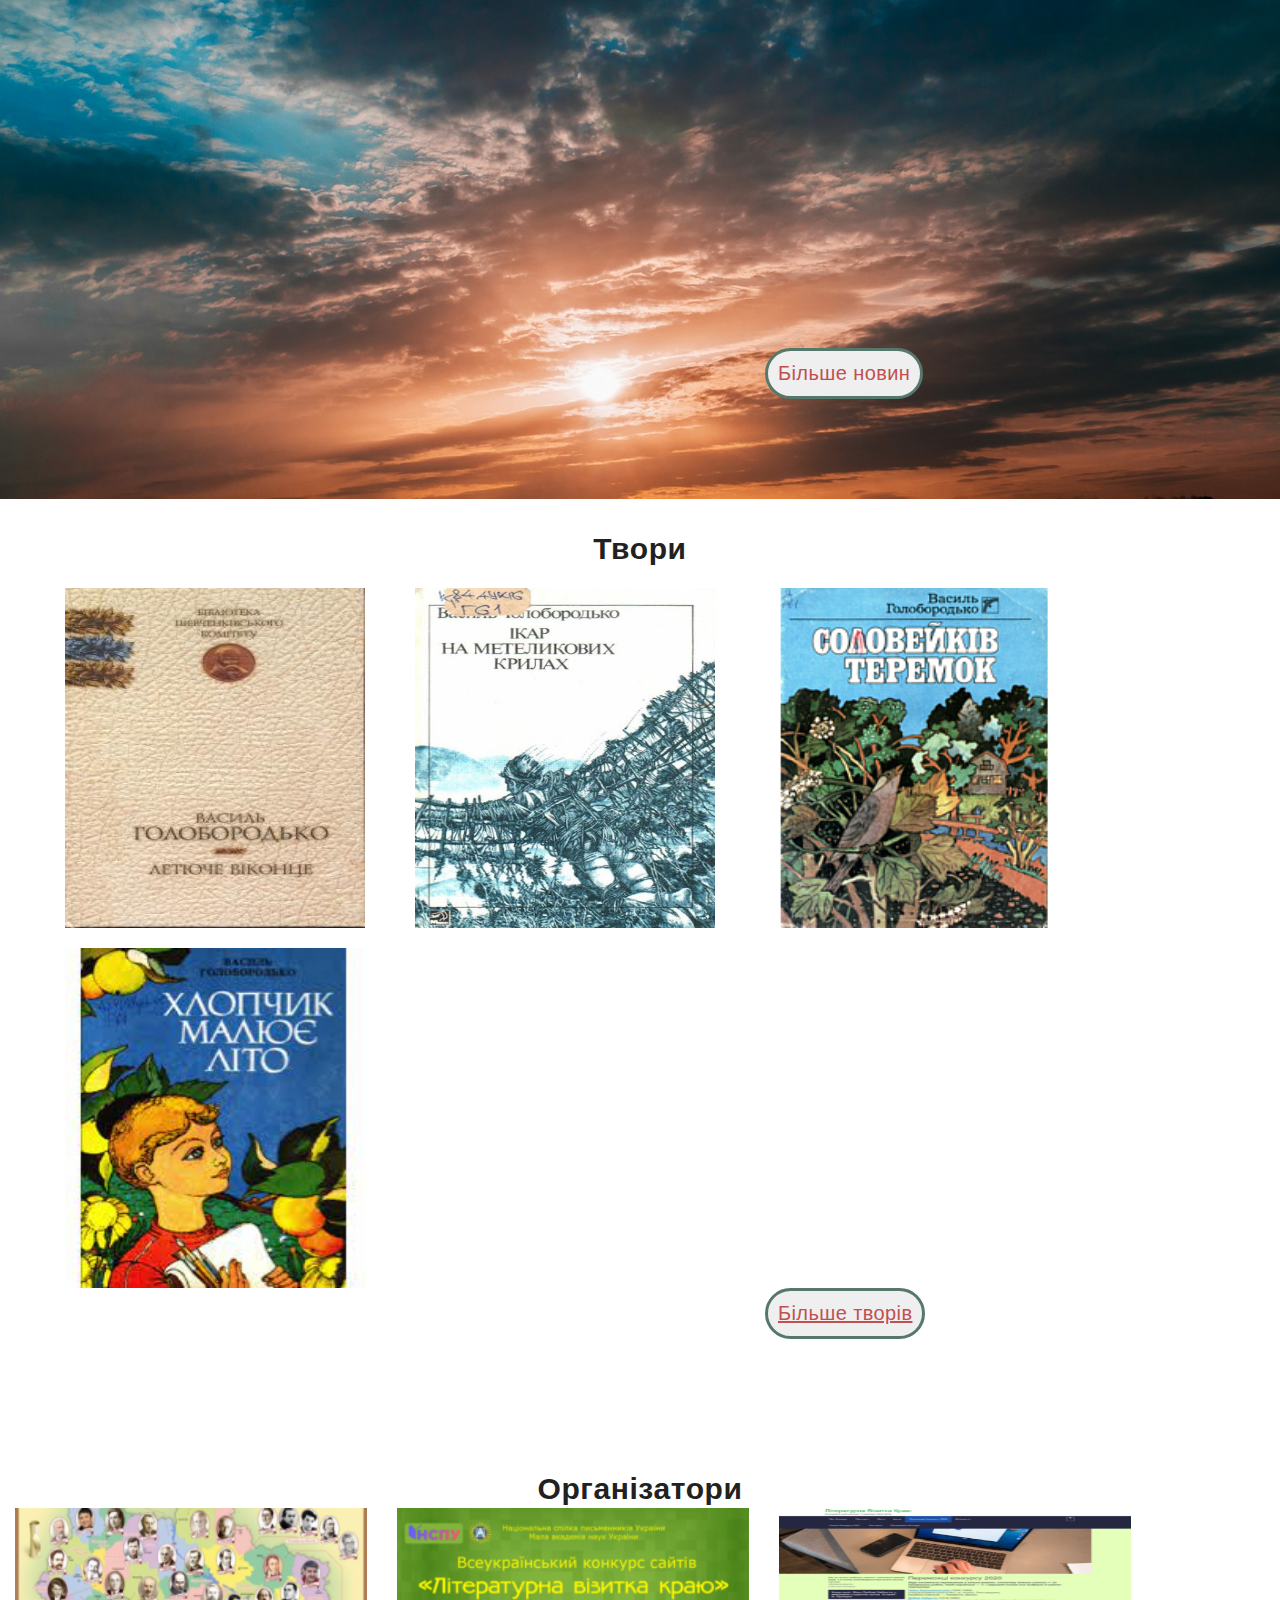
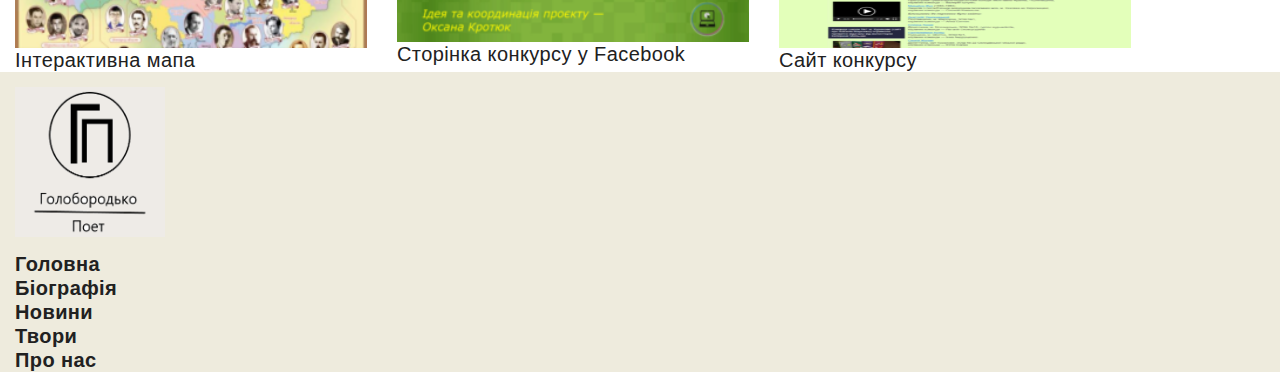
==== commit ffc7adc7: "Update index.html" ====
--- a/index.html
+++ b/index.html
@@ -166,7 +166,7 @@
                 <img src="images/tvory/Без названия.jpg" width="300" height="340" alt="Хлопчик малює літо">
             </li>
         </ul>
-        <button class="buttonse"><a class="buttonse-link">Більше творів</a></button>
+        <button class="buttonse"><a href="tvory.html" class="buttonse-link">Більше творів</a></button>
     </div>
    
 </section>
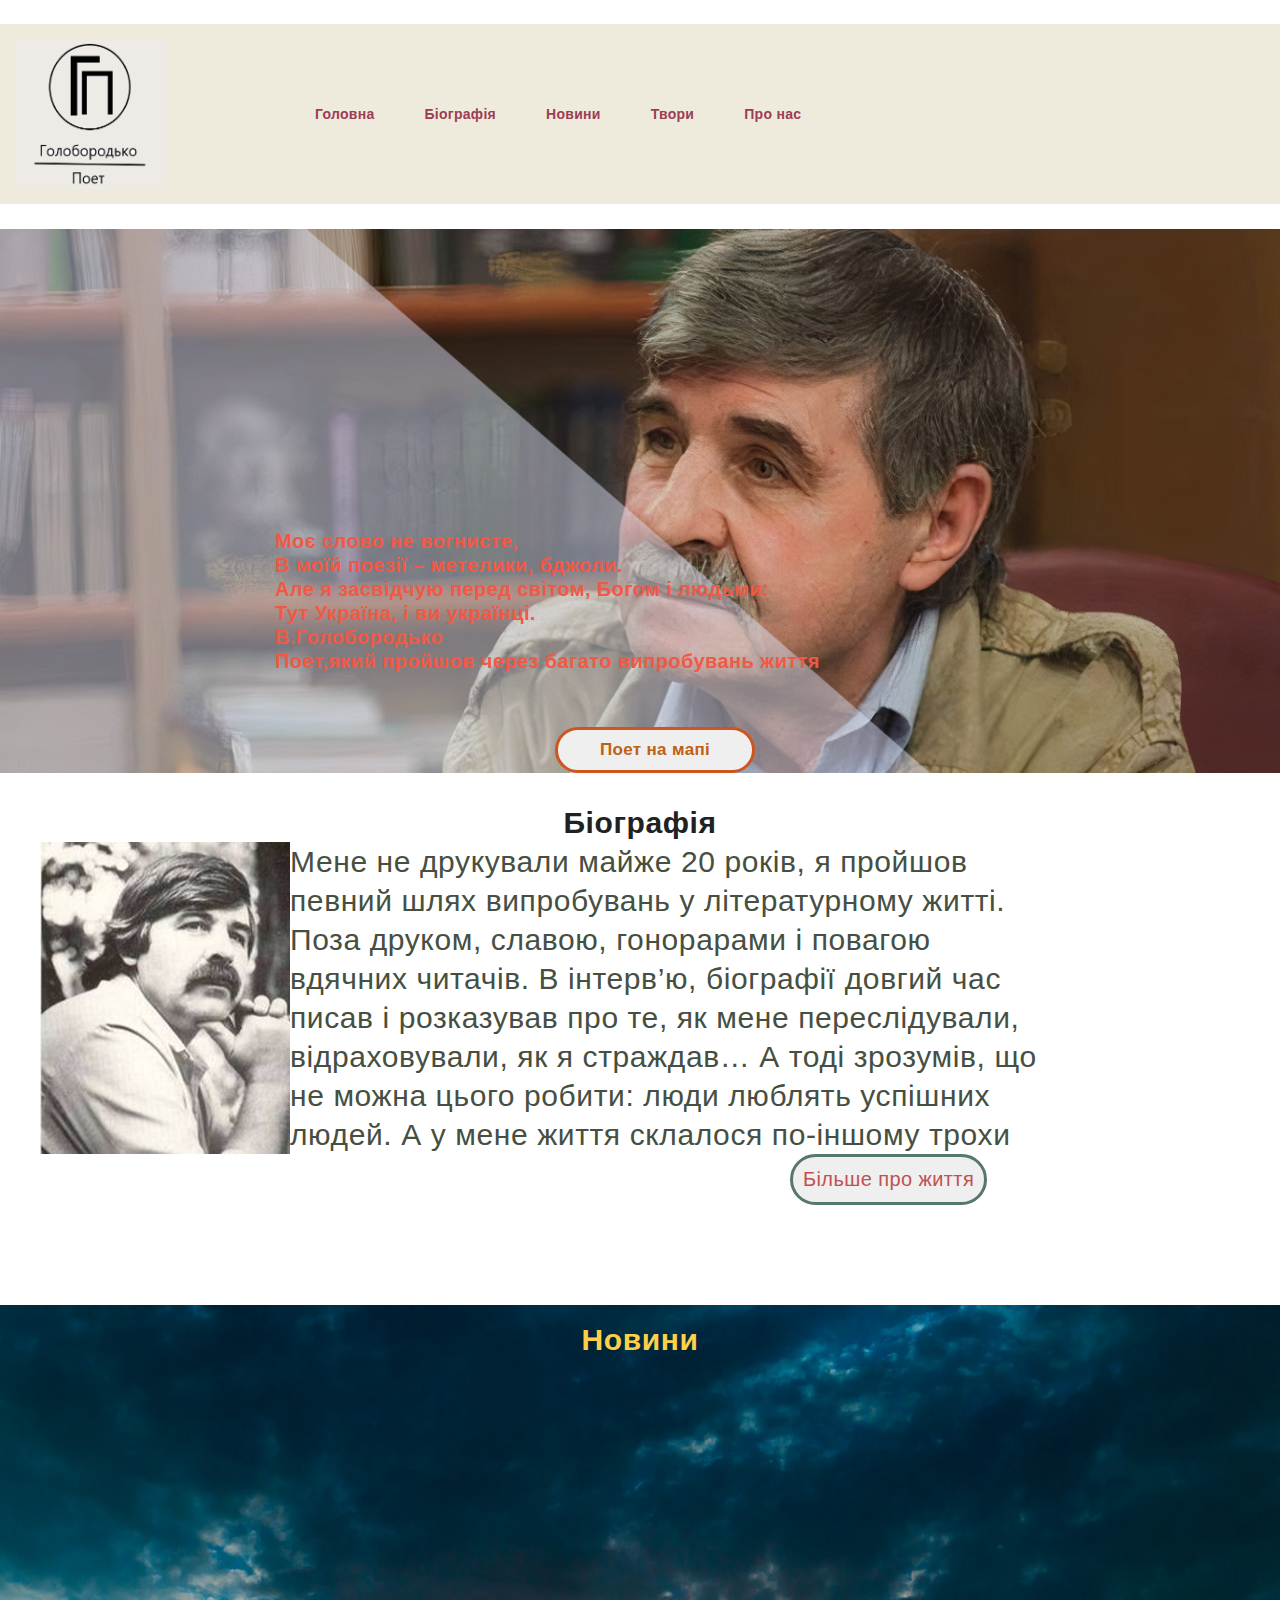
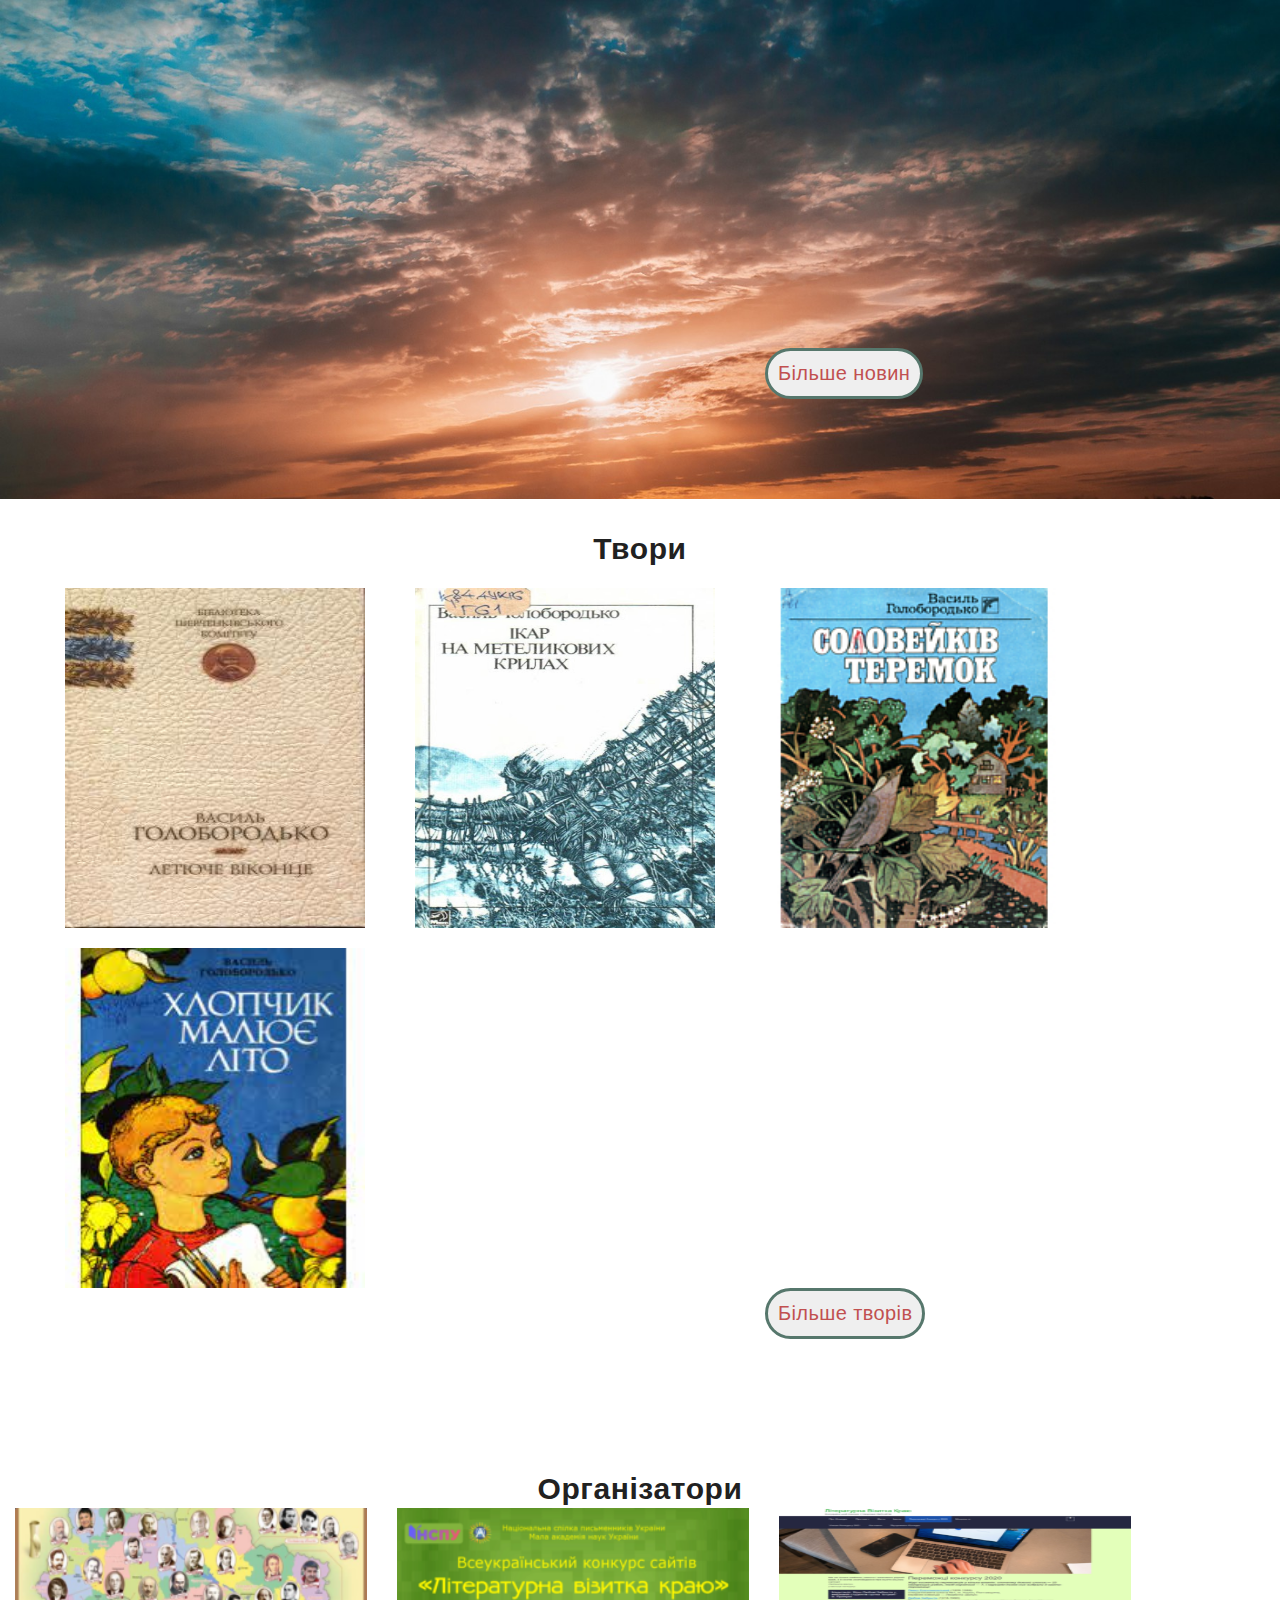
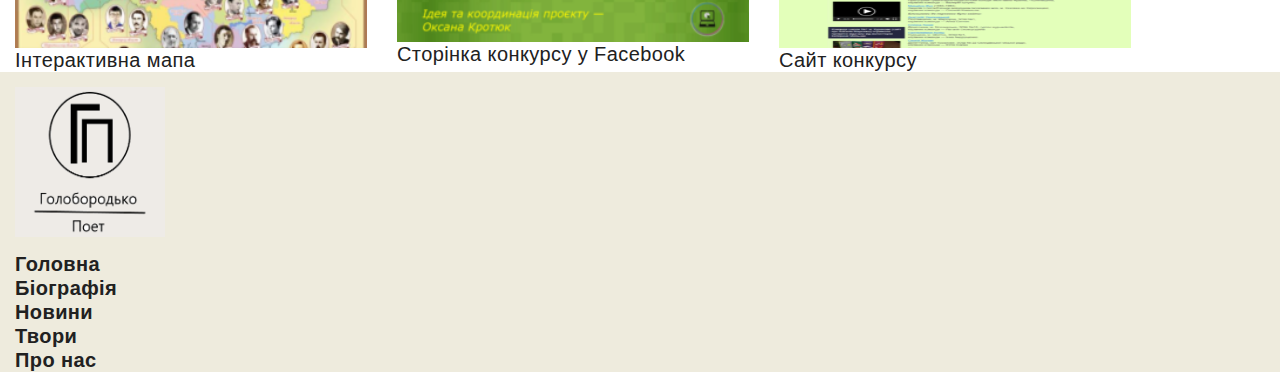
==== commit 13800e0d: "Update index.html" ====
--- a/index.html
+++ b/index.html
@@ -166,7 +166,7 @@
                 <img src="images/tvory/Без названия.jpg" width="300" height="340" alt="Хлопчик малює літо">
             </li>
         </ul>
-        <button class="buttonse"><a href="tvory.html" class="buttonse-link">Більше творів</a></button>
+        <button class="buttonse"><a href="tvory.html" class="buttonse-link link">Більше творів</a></button>
     </div>
    
 </section>
